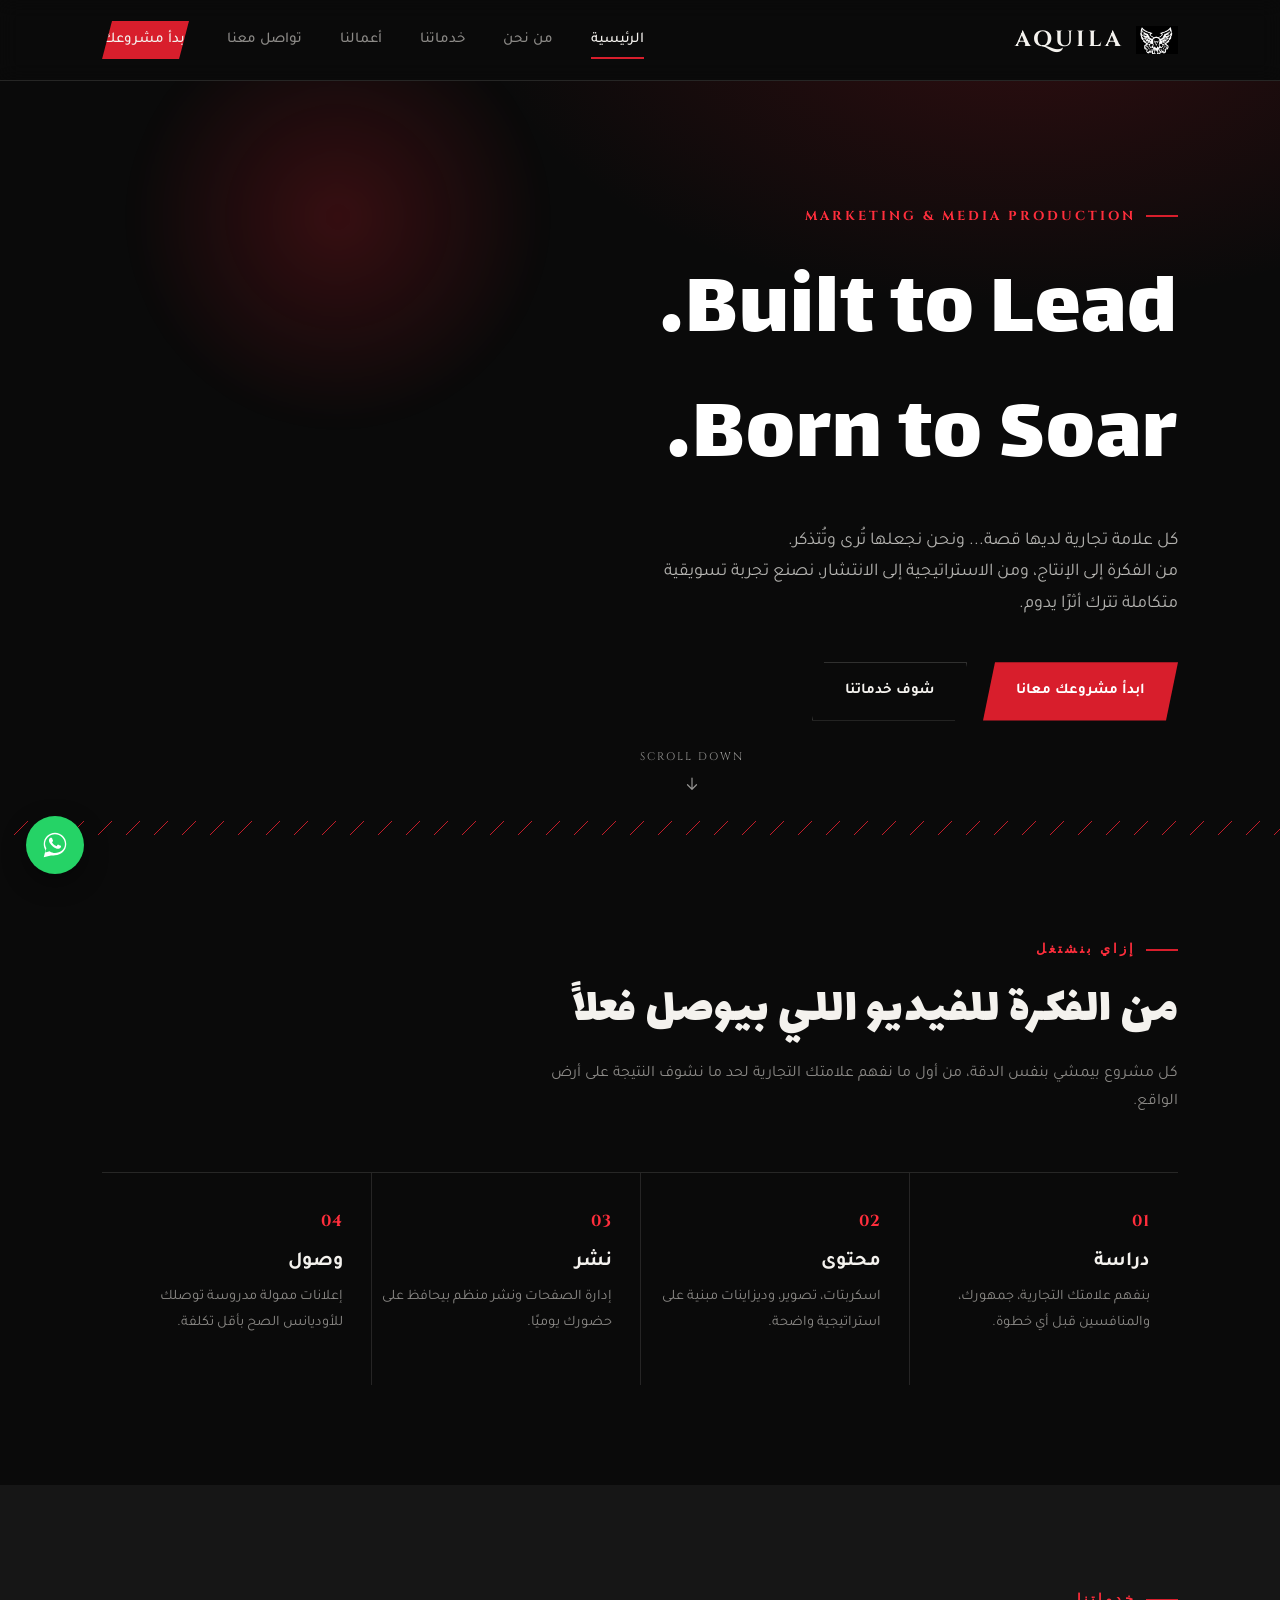
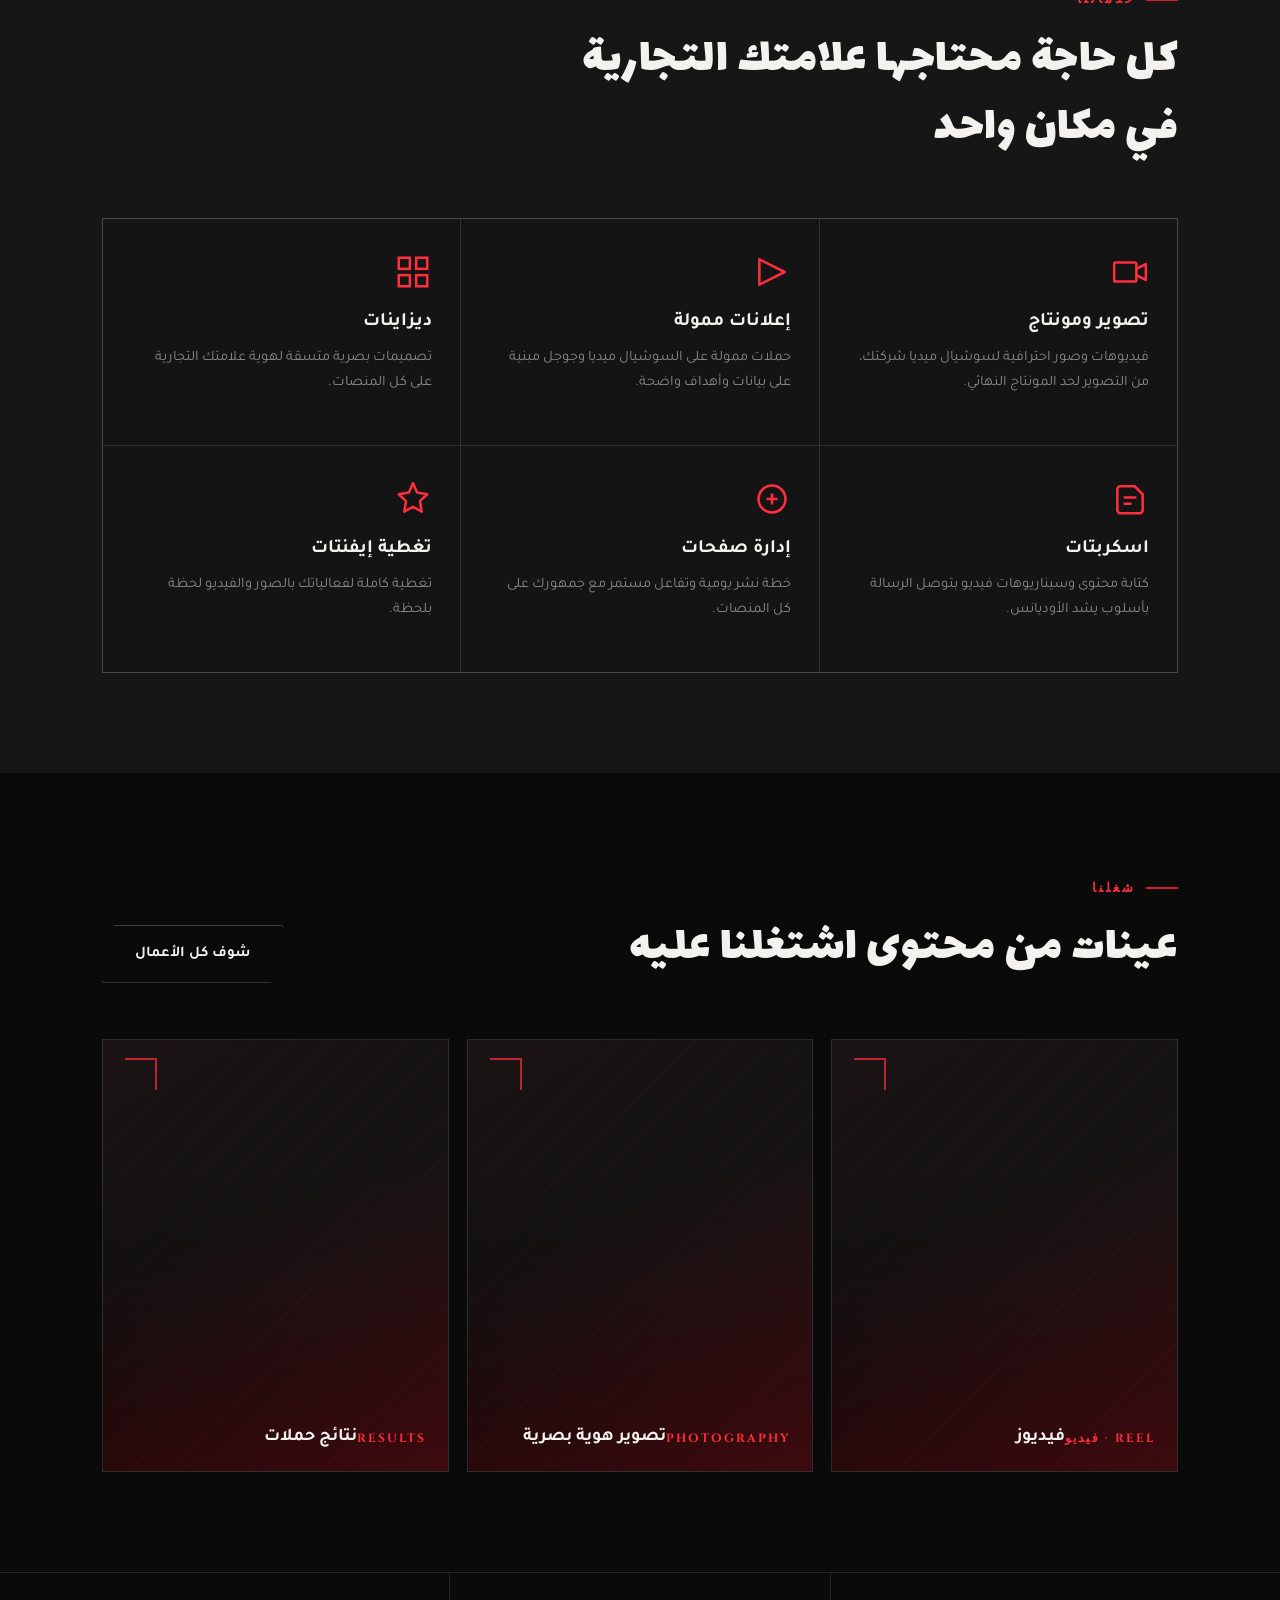
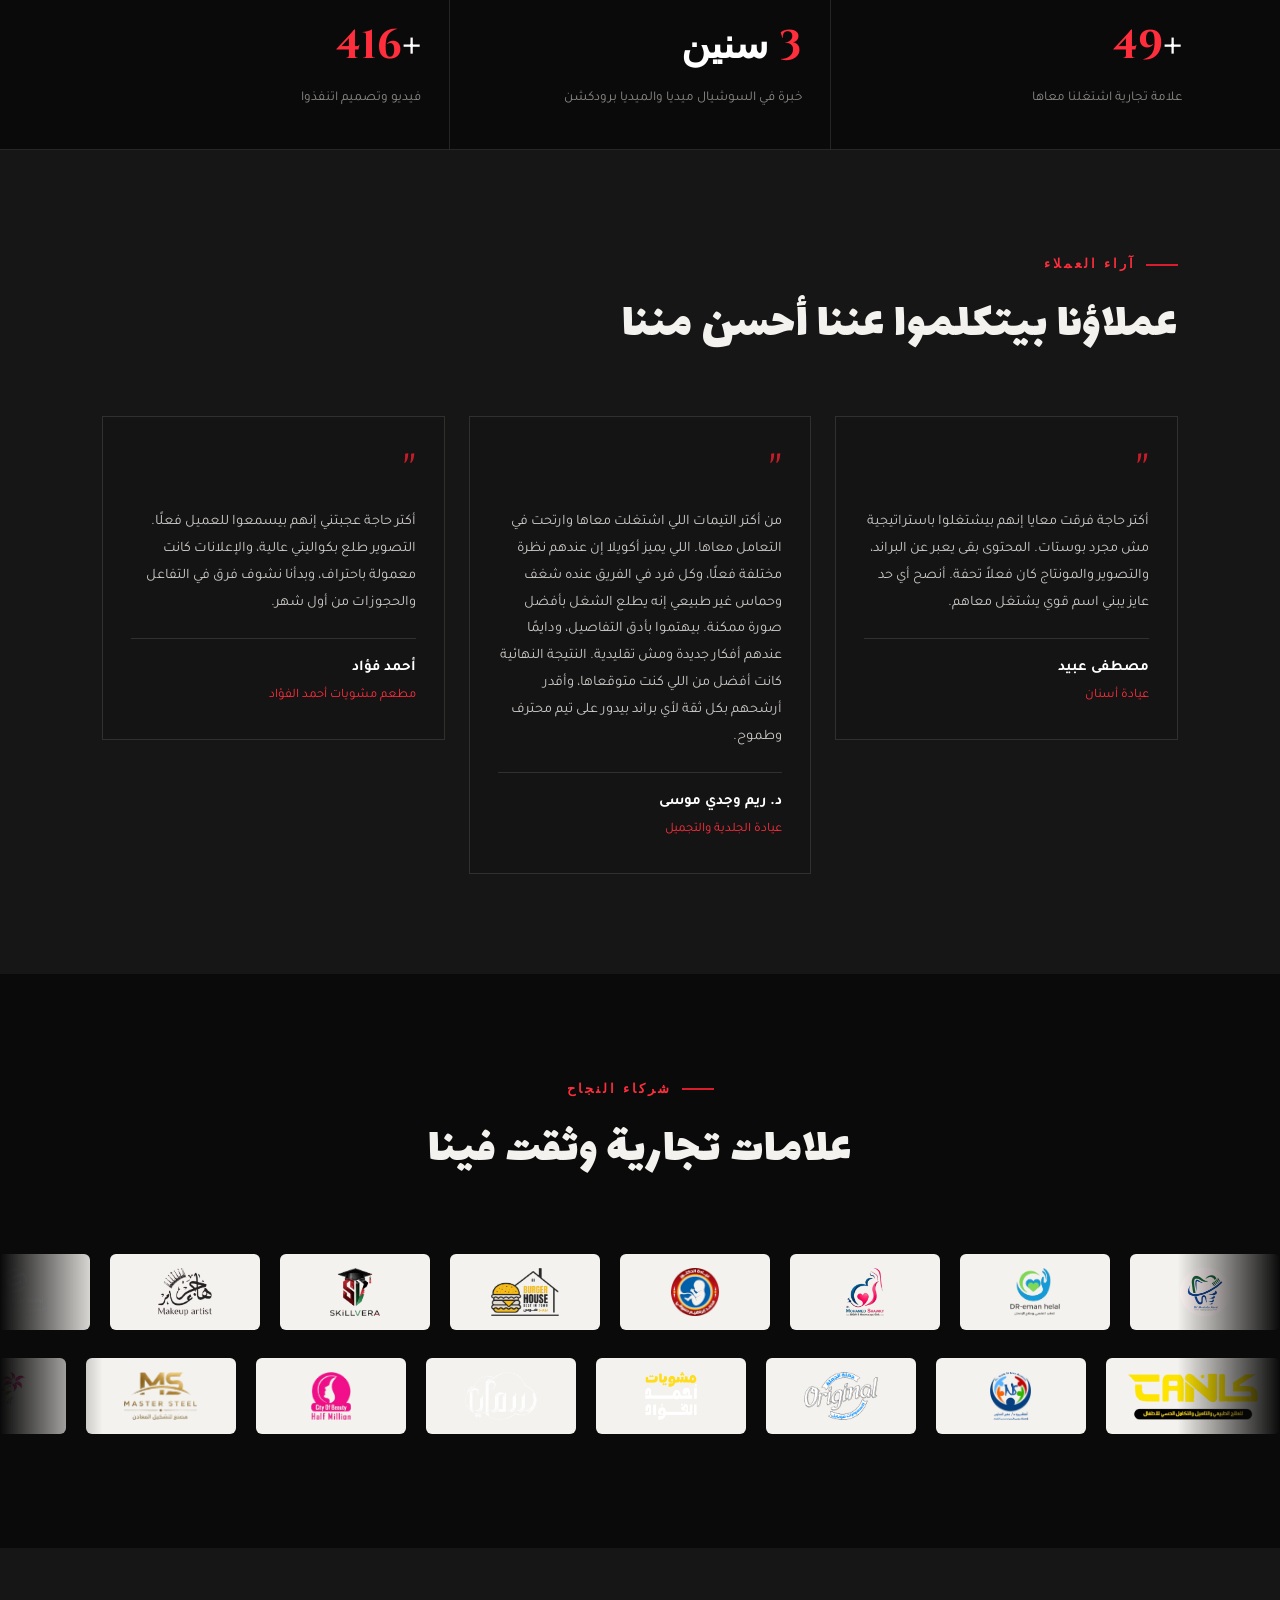
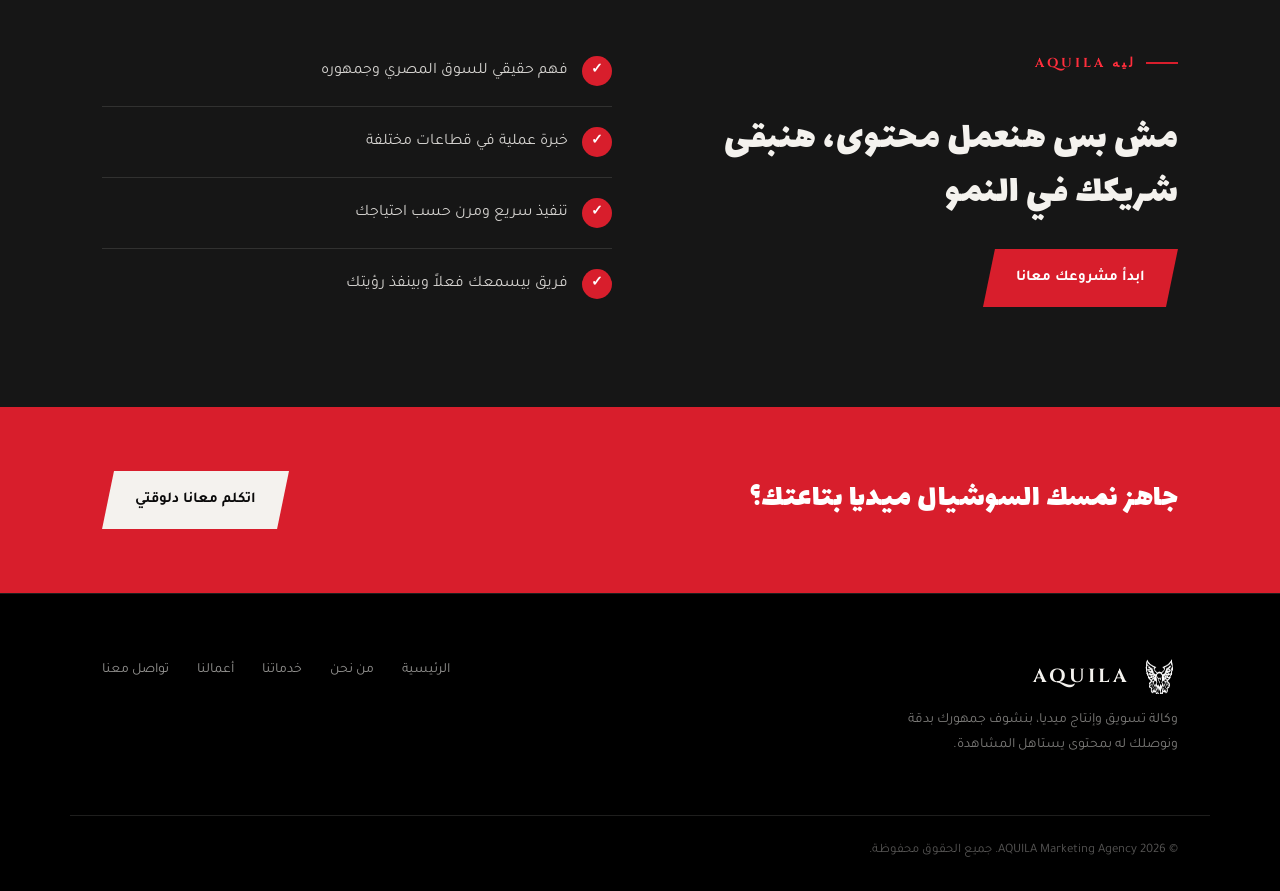
==== index.html @ 94ae3d9b "Add files via upload" ====
<!DOCTYPE html>
<html lang="ar" dir="rtl">
<head>
<meta charset="UTF-8">
<meta name="viewport" content="width=device-width, initial-scale=1.0">
<title>AQUILA | Marketing Agency</title>
<link rel="stylesheet" href="style.css">
</head>
<body>
<div id="preloader"><img src="eagle-icon.png" alt="AQUILA"></div>

<header class="site-header">
  <div class="wrap">
    <a href="index.html" class="brand">
      <img src="eagle-icon.png" alt="شعار AQUILA" class="brand-mark">
      <span class="brand-name">AQUILA</span>
    </a>
    <button class="nav-toggle" aria-label="فتح القائمة" onclick="document.querySelector('.main-nav').classList.toggle('open')">
      <span></span><span></span><span></span>
    </button>
    <nav class="main-nav">
      <a href="index.html" class="active">الرئيسية</a>
      <a href="about.html">من نحن</a>
      <a href="services.html">خدماتنا</a>
      <a href="work.html">أعمالنا</a>
      <a href="contact.html">تواصل معنا</a>
      <a href="contact.html" class="header-cta">ابدأ مشروعك</a>
    </nav>
  </div>
</header>

<section class="hero">
  <div class="wrap">
    <div class="eyebrow hero-rotator" id="hero-rotator">Marketing & Media Production</div>
    <h1 class="hero-motto">Built to Lead.<br>Born to Soar.</h1>
    <p class="lead">كل علامة تجارية لديها قصة... ونحن نجعلها تُرى وتُتذكر.<br>من الفكرة إلى الإنتاج، ومن الاستراتيجية إلى الانتشار، نصنع تجربة تسويقية متكاملة تترك أثرًا يدوم.</p>
    <div class="hero-actions">
      <a href="contact.html" class="btn btn-primary">ابدأ مشروعك معانا</a>
      <a href="services.html" class="btn btn-ghost">شوف خدماتنا</a>
    </div>
  </div>
  <a href="#process-section" class="scroll-cue" aria-label="انزل لتحت">
    <span>Scroll Down</span>
    <svg viewBox="0 0 24 24" fill="none" stroke="currentColor" stroke-width="1.6"><path d="M12 4v15M6 13l6 6 6-6" stroke-linecap="round" stroke-linejoin="round"/></svg>
  </a>
</section>

<div class="talon-divider"></div>

<section id="process-section">
  <div class="wrap">
    <div class="section-head reveal">
      <div class="eyebrow">إزاي بنشتغل</div>
      <h2>من الفكرة للفيديو اللي بيوصل فعلاً</h2>
      <p>كل مشروع بيمشي بنفس الدقة، من أول ما نفهم علامتك التجارية لحد ما نشوف النتيجة على أرض الواقع.</p>
    </div>
    <div class="process reveal-stagger">
      <div class="process-step stagger-item">
        <div class="step-index">01</div>
        <h3>دراسة</h3>
        <p>بنفهم علامتك التجارية، جمهورك، والمنافسين قبل أي خطوة.</p>
      </div>
      <div class="process-step stagger-item">
        <div class="step-index">02</div>
        <h3>محتوى</h3>
        <p>اسكربتات، تصوير، وديزاينات مبنية على استراتيجية واضحة.</p>
      </div>
      <div class="process-step stagger-item">
        <div class="step-index">03</div>
        <h3>نشر</h3>
        <p>إدارة الصفحات ونشر منظم بيحافظ على حضورك يوميًا.</p>
      </div>
      <div class="process-step stagger-item">
        <div class="step-index">04</div>
        <h3>وصول</h3>
        <p>إعلانات ممولة مدروسة توصلك للأوديانس الصح بأقل تكلفة.</p>
      </div>
    </div>
  </div>
</section>

<section class="section-alt">
  <div class="wrap">
    <div class="section-head reveal">
      <div class="eyebrow">خدماتنا</div>
      <h2>كل حاجة محتاجها علامتك التجارية في مكان واحد</h2>
    </div>
    <div class="card-grid reveal-stagger">
      <div class="card stagger-item">
        <svg class="icon" viewBox="0 0 24 24" fill="none" stroke="currentColor" stroke-width="1.6"><rect x="2" y="6" width="14" height="12" rx="1"/><path d="M16 10l6-3v10l-6-3" stroke-linejoin="round"/></svg>
        <h3>تصوير ومونتاج</h3>
        <p>فيديوهات وصور احترافية لسوشيال ميديا شركتك، من التصوير لحد المونتاج النهائي.</p>
      </div>
      <div class="card stagger-item">
        <svg class="icon" viewBox="0 0 24 24" fill="none" stroke="currentColor" stroke-width="1.6"><path d="M4 4l16 8-16 8V4z" stroke-linejoin="round"/></svg>
        <h3>إعلانات ممولة</h3>
        <p>حملات ممولة على السوشيال ميديا وجوجل مبنية على بيانات وأهداف واضحة.</p>
      </div>
      <div class="card stagger-item">
        <svg class="icon" viewBox="0 0 24 24" fill="none" stroke="currentColor" stroke-width="1.6"><rect x="3" y="3" width="7" height="7"/><rect x="14" y="3" width="7" height="7"/><rect x="3" y="14" width="7" height="7"/><rect x="14" y="14" width="7" height="7"/></svg>
        <h3>ديزاينات</h3>
        <p>تصميمات بصرية متسقة لهوية علامتك التجارية على كل المنصات.</p>
      </div>
      <div class="card stagger-item">
        <svg class="icon" viewBox="0 0 24 24" fill="none" stroke="currentColor" stroke-width="1.6"><path d="M4 19V6a2 2 0 012-2h9l5 5v10a2 2 0 01-2 2H6a2 2 0 01-2-2z"/><path d="M8 11h8M8 15h5"/></svg>
        <h3>اسكربتات</h3>
        <p>كتابة محتوى وسيناريوهات فيديو بتوصل الرسالة بأسلوب يشد الأوديانس.</p>
      </div>
      <div class="card stagger-item">
        <svg class="icon" viewBox="0 0 24 24" fill="none" stroke="currentColor" stroke-width="1.6"><circle cx="12" cy="12" r="8.5"/><path d="M8.5 12h7M12 8.5v7"/></svg>
        <h3>إدارة صفحات</h3>
        <p>خطة نشر يومية وتفاعل مستمر مع جمهورك على كل المنصات.</p>
      </div>
      <div class="card stagger-item">
        <svg class="icon" viewBox="0 0 24 24" fill="none" stroke="currentColor" stroke-width="1.6"><path d="M12 2l2.6 5.9L21 9l-4.6 4.3L17.5 20 12 16.9 6.5 20l1.1-6.7L3 9l6.4-1.1z" stroke-linejoin="round"/></svg>
        <h3>تغطية إيفنتات</h3>
        <p>تغطية كاملة لفعالياتك بالصور والفيديو لحظة بلحظة.</p>
      </div>
    </div>
  </div>
</section>

<section>
  <div class="wrap">
    <div class="section-head reveal" style="display:flex; align-items:flex-end; justify-content:space-between; gap:24px; flex-wrap:wrap; max-width:none;">
      <div>
        <div class="eyebrow">شغلنا</div>
        <h2>عينات من محتوى اشتغلنا عليه</h2>
      </div>
      <a href="work.html" class="btn btn-ghost">شوف كل الأعمال</a>
    </div>
    <div class="work-grid reveal-stagger">
      <div class="work-item stagger-item">
        <span class="tag">Reel · فيديو</span>
        <h3>فيديوز</h3>
      </div>
      <div class="work-item stagger-item">
        <span class="tag">Photography</span>
        <h3>تصوير هوية بصرية</h3>
      </div>
      <div class="work-item stagger-item">
        <span class="tag">Results</span>
        <h3>نتائج حملات</h3>
      </div>
    </div>
  </div>
</section>

<div class="stats reveal">
  <div class="wrap" style="display:flex; padding:0; width:100%;">
    <div class="stat"><div class="num">+<span class="count" data-target="60">0</span></div><div class="label">علامة تجارية اشتغلنا معاها</div></div>
    <div class="stat"><div class="num"><span class="count" data-target="4">0</span> سنين</div><div class="label">خبرة في السوشيال ميديا والميديا برودكشن</div></div>
    <div class="stat"><div class="num">+<span class="count" data-target="500">0</span></div><div class="label">فيديو وتصميم اتنفذوا</div></div>
  </div>
</div>

<section class="section-alt">
  <div class="wrap">
    <div class="section-head reveal">
      <div class="eyebrow">آراء العملاء</div>
      <h2>عملاؤنا بيتكلموا عننا أحسن مننا</h2>
    </div>
    <div class="testimonial-grid reveal-stagger">
      <div class="testimonial-card stagger-item">
        <div class="quote-mark">"</div>
        <p class="quote-text">أكتر حاجة فرقت معايا إنهم بيشتغلوا باستراتيجية مش مجرد بوستات. المحتوى بقى يعبر عن البراند، والتصوير والمونتاج كان فعلاً تحفة. أنصح أي حد عايز يبني اسم قوي يشتغل معاهم.</p>
        <div class="client">
          <div class="client-name">مصطفى عبيد</div>
          <div class="client-biz">عيادة أسنان</div>
        </div>
      </div>
      <div class="testimonial-card stagger-item">
        <div class="quote-mark">"</div>
        <p class="quote-text">من أكتر التيمات اللي اشتغلت معاها وارتحت في التعامل معاها. اللي يميز أكويلا إن عندهم نظرة مختلفة فعلًا، وكل فرد في الفريق عنده شغف وحماس غير طبيعي إنه يطلع الشغل بأفضل صورة ممكنة. بيهتموا بأدق التفاصيل، ودايمًا عندهم أفكار جديدة ومش تقليدية. النتيجة النهائية كانت أفضل من اللي كنت متوقعاها، وأقدر أرشحهم بكل ثقة لأي براند بيدور على تيم محترف وطموح.</p>
        <div class="client">
          <div class="client-name">د. ريم وجدي موسى</div>
          <div class="client-biz">عيادة الجلدية والتجميل</div>
        </div>
      </div>
      <div class="testimonial-card stagger-item">
        <div class="quote-mark">"</div>
        <p class="quote-text">أكتر حاجة عجبتني إنهم بيسمعوا للعميل فعلًا. التصوير طلع بكواليتي عالية، والإعلانات كانت معمولة باحتراف، وبدأنا نشوف فرق في التفاعل والحجوزات من أول شهر.</p>
        <div class="client">
          <div class="client-name">أحمد فؤاد</div>
          <div class="client-biz">مطعم مشويات أحمد الفؤاد</div>
        </div>
      </div>
    </div>
  </div>
</section>

<section class="partners-section">
  <div class="wrap">
    <div class="section-head reveal" style="max-width:none; text-align:center; margin-left:auto; margin-right:auto;">
      <div class="eyebrow" style="justify-content:center;">شركاء النجاح</div>
      <h2>علامات تجارية وثقت فينا</h2>
    </div>
  </div>

  <div class="marquee-row">
    <div class="marquee-track">
      <div class="logo-chip"><img src="p01-dr-mostafa-abed.png" alt="Dr. Mostafa Abed Dental Clinic"></div>
      <div class="logo-chip"><img src="p02-dr-eman-helal.png" alt="Dr. Eman Helal"></div>
      <div class="logo-chip"><img src="p03-dr-mohamed-shawky.png" alt="Dr. Mohamed Shawky"></div>
      <div class="logo-chip"><img src="p04-dr-mohamed-desouky.png" alt="عيادة الدكتور محمد إبراهيم دسوقي"></div>
      <div class="logo-chip"><img src="p05-burger-house.png" alt="Burger House"></div>
      <div class="logo-chip"><img src="p06-skillvera.png" alt="Skillvera"></div>
      <div class="logo-chip"><img src="p07-hagar-amer-makeup.png" alt="هاجر عامر Makeup Artist"></div>
      <div class="logo-chip"><img src="p08-elgeneral-automotive.png" alt="El General Automotive"></div>
      <div class="logo-chip"><img src="p09-niloza-store.png" alt="Niloza Store"></div>
      <div class="logo-chip"><img src="p10-hair-clinic.png" alt="Hair Clinic - Dr. Shaimaa Ibrahim Eissa"></div>
      <!-- duplicate for seamless loop -->
      <div class="logo-chip"><img src="p01-dr-mostafa-abed.png" alt="Dr. Mostafa Abed Dental Clinic"></div>
      <div class="logo-chip"><img src="p02-dr-eman-helal.png" alt="Dr. Eman Helal"></div>
      <div class="logo-chip"><img src="p03-dr-mohamed-shawky.png" alt="Dr. Mohamed Shawky"></div>
      <div class="logo-chip"><img src="p04-dr-mohamed-desouky.png" alt="عيادة الدكتور محمد إبراهيم دسوقي"></div>
      <div class="logo-chip"><img src="p05-burger-house.png" alt="Burger House"></div>
      <div class="logo-chip"><img src="p06-skillvera.png" alt="Skillvera"></div>
      <div class="logo-chip"><img src="p07-hagar-amer-makeup.png" alt="هاجر عامر Makeup Artist"></div>
      <div class="logo-chip"><img src="p08-elgeneral-automotive.png" alt="El General Automotive"></div>
      <div class="logo-chip"><img src="p09-niloza-store.png" alt="Niloza Store"></div>
      <div class="logo-chip"><img src="p10-hair-clinic.png" alt="Hair Clinic - Dr. Shaimaa Ibrahim Eissa"></div>
    </div>
  </div>

  <div class="marquee-row">
    <div class="marquee-track marquee-reverse">
      <div class="logo-chip"><img src="p11-canis-center.png" alt="Canis Center"></div>
      <div class="logo-chip"><img src="p12-nahla-elsawy-academy.png" alt="أكاديمية د. نهى الصاوي"></div>
      <div class="logo-chip"><img src="p13-original-accessories.png" alt="Original إكسسوارات موبايل"></div>
      <div class="logo-chip"><img src="p14-mashwiyat-alfouad.png" alt="مشويات الفؤاد"></div>
      <div class="logo-chip"><img src="p15-logo15.png" alt="عميل AQUILA"></div>
      <div class="logo-chip"><img src="p16-city-of-beauty.png" alt="City of Beauty - Half Million"></div>
      <div class="logo-chip"><img src="p17-master-steel.png" alt="Master Steel"></div>
      <div class="logo-chip"><img src="p18-warda-lab.png" alt="Warda Lab"></div>
      <div class="logo-chip"><img src="p19-ns-metal.png" alt="الوطنية لتشكيل المعادن"></div>
      <div class="logo-chip"><img src="p20-dr-shaimaa-mostafa.png" alt="Dr. Shaimaa Mostafa"></div>
      <!-- duplicate for seamless loop -->
      <div class="logo-chip"><img src="p11-canis-center.png" alt="Canis Center"></div>
      <div class="logo-chip"><img src="p12-nahla-elsawy-academy.png" alt="أكاديمية د. نهى الصاوي"></div>
      <div class="logo-chip"><img src="p13-original-accessories.png" alt="Original إكسسوارات موبايل"></div>
      <div class="logo-chip"><img src="p14-mashwiyat-alfouad.png" alt="مشويات الفؤاد"></div>
      <div class="logo-chip"><img src="p15-logo15.png" alt="عميل AQUILA"></div>
      <div class="logo-chip"><img src="p16-city-of-beauty.png" alt="City of Beauty - Half Million"></div>
      <div class="logo-chip"><img src="p17-master-steel.png" alt="Master Steel"></div>
      <div class="logo-chip"><img src="p18-warda-lab.png" alt="Warda Lab"></div>
      <div class="logo-chip"><img src="p19-ns-metal.png" alt="الوطنية لتشكيل المعادن"></div>
      <div class="logo-chip"><img src="p20-dr-shaimaa-mostafa.png" alt="Dr. Shaimaa Mostafa"></div>
    </div>
  </div>
</section>

<section class="section-alt">
  <div class="wrap">
    <div class="why-grid">
      <div class="why-copy reveal">
        <div class="eyebrow">ليه AQUILA</div>
        <h2>مش بس هنعمل محتوى، هنبقى شريكك في النمو</h2>
        <a href="contact.html" class="btn btn-primary" style="margin-top:28px;">ابدأ مشروعك معانا</a>
      </div>
      <ul class="why-list reveal-stagger">
        <li class="stagger-item"><span class="check">✓</span> فهم حقيقي للسوق المصري وجمهوره</li>
        <li class="stagger-item"><span class="check">✓</span> خبرة عملية في قطاعات مختلفة</li>
        <li class="stagger-item"><span class="check">✓</span> تنفيذ سريع ومرن حسب احتياجك</li>
        <li class="stagger-item"><span class="check">✓</span> فريق بيسمعك فعلاً وبينفذ رؤيتك</li>
      </ul>
    </div>
  </div>
</section>

<div class="cta-band">
  <div class="wrap">
    <h2>جاهز نمسك السوشيال ميديا بتاعتك؟</h2>
    <a href="contact.html" class="btn btn-light">اتكلم معانا دلوقتي</a>
  </div>
</div>

<footer class="site-footer">
  <div class="wrap">
    <div>
      <div class="footer-brand">
        <img src="eagle-icon.png" alt="شعار AQUILA">
        <span class="brand-name">AQUILA</span>
      </div>
      <p style="max-width:280px; font-size:14px; color:rgba(244,242,238,0.5);">وكالة تسويق وإنتاج ميديا، بنشوف جمهورك بدقة ونوصلك له بمحتوى يستاهل المشاهدة.</p>
    </div>
    <nav class="foot-links">
      <a href="index.html">الرئيسية</a>
      <a href="about.html">من نحن</a>
      <a href="services.html">خدماتنا</a>
      <a href="work.html">أعمالنا</a>
      <a href="contact.html">تواصل معنا</a>
    </nav>
  </div>
  <div class="foot-bottom wrap">© 2026 AQUILA Marketing Agency. جميع الحقوق محفوظة.</div>
</footer>

<script src="script.js"></script>
<a href="https://wa.me/201023048592" target="_blank" class="whatsapp-float" aria-label="تواصل عبر واتساب">
  <svg viewBox="0 0 32 32" fill="#fff"><path d="M16.001 3C9.373 3 4 8.373 4 15c0 2.386.7 4.607 1.908 6.472L4 29l7.72-1.867A11.94 11.94 0 0 0 16 27c6.628 0 12-5.373 12-12S22.629 3 16.001 3zm0 21.6c-1.98 0-3.822-.58-5.372-1.578l-.385-.243-4.583 1.108 1.128-4.464-.25-.397A9.565 9.565 0 0 1 5.4 15c0-5.85 4.75-10.6 10.6-10.6 5.85 0 10.6 4.75 10.6 10.6S21.85 24.6 16 24.6zm5.79-7.94c-.317-.159-1.874-.925-2.164-1.03-.29-.106-.5-.159-.712.159-.21.317-.816 1.03-1.001 1.24-.184.212-.369.238-.685.08-.317-.159-1.338-.493-2.549-1.572-.943-.84-1.58-1.878-1.765-2.195-.185-.317-.02-.489.139-.647.142-.142.317-.37.475-.556.159-.185.211-.317.317-.529.106-.212.053-.397-.026-.556-.08-.159-.712-1.716-.976-2.35-.257-.617-.518-.534-.712-.544-.185-.008-.396-.01-.607-.01s-.556.08-.847.397c-.29.317-1.107 1.082-1.107 2.638s1.133 3.06 1.29 3.271c.159.212 2.229 3.404 5.4 4.773.755.325 1.344.52 1.804.665.758.24 1.448.207 1.994.126.608-.091 1.874-.766 2.138-1.507.264-.74.264-1.375.185-1.507-.079-.132-.29-.211-.607-.37z"/></svg>
</a>
</body>
</html>
---- style.css ----
@import url('https://fonts.googleapis.com/css2?family=Cinzel:wght@500;700;900&family=Lalezar&family=Tajawal:wght@300;400;500;700;800;900&display=swap');

:root{
  --black:#0A0A0A;
  --black-soft:#161616;
  --black-card:#141414;
  --red:#D81E2C;
  --red-deep:#7A0F1A;
  --red-bright:#FF2E3C;
  --white:#F4F2EE;
  --gray:#8C8A87;
  --line: rgba(244,242,238,0.12);
  --line-strong: rgba(244,242,238,0.22);
}

*{box-sizing:border-box;}
html{scroll-behavior:smooth;}
body{
  margin:0;
  background:var(--black);
  color:var(--white);
  font-family:'Tajawal', sans-serif;
  direction:rtl;
  line-height:1.75;
  -webkit-font-smoothing:antialiased;
}

h1,h2{
  font-family:'Lalezar', 'Tajawal', sans-serif;
  font-weight:400;
  color:var(--white);
  margin:0;
  line-height:1.35;
  letter-spacing:0.5px;
}
h3{
  font-family:'Tajawal', sans-serif;
  font-weight:800;
  color:var(--white);
  margin:0;
  line-height:1.3;
}

.wordmark{
  font-family:'Cinzel', serif;
  letter-spacing:2px;
}

a{color:inherit; text-decoration:none;}
img,svg{display:block; max-width:100%;}

.wrap{
  max-width:1140px;
  margin:0 auto;
  padding:0 32px;
}

/* ===== Header ===== */
.site-header{
  position:sticky;
  top:0;
  z-index:50;
  background:rgba(10,10,10,0.9);
  backdrop-filter:blur(10px);
  border-bottom:1px solid var(--line);
}
.site-header .wrap{
  display:flex;
  align-items:center;
  justify-content:space-between;
  height:80px;
}
.brand{
  display:flex;
  align-items:center;
  gap:12px;
}
.brand-mark{
  width:42px;
  height:42px;
  object-fit:contain;
}
.brand-name{
  font-family:'Cinzel', serif;
  font-size:22px;
  font-weight:700;
  color:var(--white);
  letter-spacing:3px;
}
nav.main-nav{
  display:flex;
  align-items:center;
  gap:38px;
}
nav.main-nav a{
  font-size:15px;
  font-weight:500;
  color:var(--gray);
  position:relative;
  padding:6px 0;
  transition:color .2s ease;
}
nav.main-nav a:hover,
nav.main-nav a.active{
  color:var(--white);
}
nav.main-nav a.active::after{
  content:"";
  position:absolute;
  right:0; left:0; bottom:0;
  height:2px;
  background:var(--red);
}
.header-cta{
  background:var(--red);
  color:var(--white) !important;
  padding:11px 24px;
  font-size:14px;
  font-weight:700;
  clip-path: polygon(10px 0, 100% 0, calc(100% - 10px) 100%, 0 100%);
  transition:background .2s ease;
}
.header-cta:hover{ background:var(--red-bright); }

.nav-toggle{ display:none; }

@media (max-width:860px){
  nav.main-nav{
    position:fixed;
    inset:80px 0 0 0;
    background:var(--black);
    flex-direction:column;
    align-items:flex-start;
    padding:30px 32px;
    gap:24px;
    transform:translateY(-8px);
    opacity:0;
    pointer-events:none;
    transition:opacity .2s ease, transform .2s ease;
  }
  nav.main-nav.open{
    opacity:1;
    transform:translateY(0);
    pointer-events:auto;
  }
  nav.main-nav a{ font-size:19px; }
  .nav-toggle{
    display:flex;
    flex-direction:column;
    gap:5px;
    background:none;
    border:none;
    cursor:pointer;
    padding:8px;
  }
  .nav-toggle span{
    width:24px; height:2px; background:var(--white); display:block;
  }
}

/* ===== Talon divider - signature element ===== */
.talon-divider{
  height:14px;
  width:100%;
  background:
    linear-gradient(135deg, transparent 49.5%, var(--red) 49.5%, var(--red) 50.5%, transparent 50.5%) 0 0/28px 28px repeat-x;
  opacity:0.9;
}

/* ===== Hero ===== */
.hero{
  position:relative;
  padding:120px 0 100px;
  overflow:hidden;
  background:
    radial-gradient(ellipse 900px 500px at 80% -10%, rgba(216,30,44,0.18), transparent 60%),
    var(--black);
}
.hero .wrap{ position:relative; z-index:2; }
.eyebrow{
  display:inline-flex;
  align-items:center;
  gap:10px;
  font-size:13px;
  letter-spacing:3px;
  color:var(--red-bright);
  font-weight:700;
  margin-bottom:24px;
  text-transform:uppercase;
  font-family:'Cinzel', serif;
}
.eyebrow::before{
  content:"";
  width:32px; height:2px; background:var(--red);
}
.hero h1{
  font-size:clamp(36px, 5.2vw, 62px);
  color:#fff;
  max-width:820px;
}
.hero h1.hero-motto{
  font-size:clamp(46px, 7.5vw, 92px);
  letter-spacing:1px;
}
.hero h1 span{
  color:var(--red-bright);
}
.hero p.lead{
  margin-top:26px;
  max-width:560px;
  font-size:18px;
  color:rgba(244,242,238,0.72);
}
.hero-actions{
  margin-top:42px;
  display:flex;
  gap:16px;
  flex-wrap:wrap;
}
.btn{
  display:inline-block;
  padding:15px 32px;
  font-size:15px;
  font-weight:700;
  transition:all .2s ease;
  border:1px solid transparent;
}
.btn-primary{
  background:var(--red);
  color:#fff;
  clip-path: polygon(12px 0, 100% 0, calc(100% - 12px) 100%, 0 100%);
}
.btn-primary:hover{ background:var(--red-bright); }
.btn-ghost{
  border-color:var(--line-strong);
  color:var(--white);
  clip-path: polygon(12px 0, 100% 0, calc(100% - 12px) 100%, 0 100%);
}
.btn-ghost:hover{
  border-color:#fff;
  background:rgba(244,242,238,0.06);
}
.btn-light{
  background:var(--white);
  color:var(--black);
  clip-path: polygon(12px 0, 100% 0, calc(100% - 12px) 100%, 0 100%);
}
.btn-light:hover{ background:#fff; }

/* ===== Sections ===== */
section{ padding:100px 0; }
.section-alt{ background:var(--black-soft); }
.section-head{
  max-width:640px;
  margin-bottom:56px;
}
.section-head .eyebrow{ margin-bottom:16px; }
.section-head h2{
  font-size:clamp(34px,4.4vw,50px);
}
.section-head p{
  margin-top:16px;
  color:var(--gray);
  font-size:16px;
}

/* Process (real sequence) */
.process{
  display:grid;
  grid-template-columns:repeat(4,1fr);
  gap:0;
  border-top:1px solid var(--line);
}
.process-step{
  padding:34px 28px 34px 0;
  border-left:1px solid var(--line);
  position:relative;
}
.process-step:last-child{ border-left:none; }
.step-index{
  font-family:'Cinzel', serif;
  font-size:16px;
  color:var(--red-bright);
  font-weight:700;
  letter-spacing:1px;
}
.process-step h3{
  font-size:20px;
  margin-top:14px;
  font-weight:700;
}
.process-step p{
  margin-top:10px;
  font-size:14.5px;
  color:var(--gray);
}
@media (max-width:900px){
  .process{ grid-template-columns:1fr 1fr; }
  .process-step{ border-left:none; border-top:1px solid var(--line); padding:28px 0; }
}
@media (max-width:560px){
  .process{ grid-template-columns:1fr; }
}

/* Cards grid (services) */
.card-grid{
  display:grid;
  grid-template-columns:repeat(3,1fr);
  gap:1px;
  background:var(--line);
  border:1px solid var(--line);
}
@media (max-width:900px){ .card-grid{ grid-template-columns:1fr 1fr; } }
@media (max-width:600px){ .card-grid{ grid-template-columns:1fr; } }

.card{
  background:var(--black-card);
  padding:34px 28px;
  transition:background .2s ease;
  position:relative;
}
.card:hover{
  background:#1c1414;
}
.card:hover::before{
  content:"";
  position:absolute;
  top:0; right:0; left:0;
  height:2px;
  background:var(--red);
}
.card .icon{
  width:38px; height:38px;
  margin-bottom:20px;
  color:var(--red-bright);
}
.card h3{ font-size:19px; font-weight:700; }
.card p{
  margin-top:10px;
  font-size:14.5px;
  color:var(--gray);
}

/* Stats */
.stats{
  display:flex;
  border-top:1px solid var(--line);
  border-bottom:1px solid var(--line);
  flex-wrap:wrap;
}
.stat{
  flex:1;
  min-width:160px;
  padding:38px 28px;
  border-left:1px solid var(--line);
}
.stat:last-child{ border-left:none; }
.stat .num{
  font-family:'Cinzel', serif;
  font-size:40px;
  color:#fff;
  font-weight:700;
}
.stat .num span{ color:var(--red-bright); }
.stat .label{
  margin-top:6px;
  font-size:13.5px;
  color:var(--gray);
}

/* Partners / client logos marquee */
.partners-section{ overflow:hidden; }
.marquee-row{
  overflow:hidden;
  padding:14px 0;
  -webkit-mask-image: linear-gradient(to right, transparent 0, #000 8%, #000 92%, transparent 100%);
  mask-image: linear-gradient(to right, transparent 0, #000 8%, #000 92%, transparent 100%);
}
.marquee-track{
  display:flex;
  align-items:center;
  gap:20px;
  width:max-content;
  animation:marqueeScroll 38s linear infinite;
}
.marquee-track.marquee-reverse{
  animation-direction:reverse;
  animation-duration:44s;
}
@keyframes marqueeScroll{
  from{ transform:translateX(0); }
  to{ transform:translateX(-50%); }
}
.logo-chip{
  flex:0 0 auto;
  background:var(--white);
  border-radius:6px;
  height:76px;
  min-width:150px;
  display:flex;
  align-items:center;
  justify-content:center;
  padding:14px 22px;
}
.logo-chip img{
  max-height:100%;
  max-width:100%;
  object-fit:contain;
}
.marquee-row:hover .marquee-track{ animation-play-state:paused; }

@media (max-width:700px){
  .logo-chip{ height:60px; min-width:120px; padding:10px 16px; }
}

/* Testimonials */
.testimonial-grid{
  display:grid;
  grid-template-columns:repeat(3,1fr);
  gap:24px;
  align-items:start;
}
@media (max-width:900px){ .testimonial-grid{ grid-template-columns:1fr; } }
.testimonial-card{
  background:var(--black-card);
  border:1px solid var(--line);
  padding:32px 28px;
  position:relative;
  transition:border-color .2s ease;
}
.testimonial-card:hover{ border-color:var(--red); }
.testimonial-card .quote-mark{
  font-family:'Cinzel', serif;
  font-size:46px;
  color:var(--red);
  line-height:1;
  margin-bottom:8px;
  opacity:0.9;
}
.testimonial-card .quote-text{
  font-size:14.5px;
  color:rgba(244,242,238,0.82);
  line-height:1.85;
}
.testimonial-card .client{
  margin-top:22px;
  padding-top:16px;
  border-top:1px solid var(--line);
}
.testimonial-card .client-name{
  font-weight:700;
  font-size:15px;
  color:#fff;
}
.testimonial-card .client-biz{
  font-size:13px;
  color:var(--red-bright);
  margin-top:3px;
}

/* Quote / testimonial */
.quote-block{
  position:relative;
  padding:70px 0;
  background:linear-gradient(120deg, var(--red-deep), #3d0810);
  color:#fff;
}
.quote-block blockquote{
  font-family:'Tajawal', sans-serif;
  font-weight:700;
  font-size:clamp(22px,2.6vw,30px);
  line-height:1.6;
  max-width:760px;
  color:#fff;
}
.quote-block .attribution{
  margin-top:24px;
  font-size:14px;
  color:rgba(255,255,255,0.75);
  font-weight:600;
}

/* CTA band */
.cta-band{
  background:var(--red);
  color:#fff;
  padding:64px 0;
}
.cta-band .wrap{
  display:flex;
  align-items:center;
  justify-content:space-between;
  gap:24px;
  flex-wrap:wrap;
}
.cta-band h2{ font-size:clamp(24px,3vw,32px); color:#fff; }
.cta-band .btn-light{ flex-shrink:0; }

/* Values list */
.value-list{
  display:grid;
  grid-template-columns:1fr 1fr;
  gap:36px 48px;
}
@media (max-width:700px){ .value-list{ grid-template-columns:1fr; } }
.value-item{
  border-top:2px solid var(--red);
  padding-top:18px;
}
.value-item h3{ font-size:19px; font-weight:700; }
.value-item p{ margin-top:8px; color:var(--gray); font-size:15px; }

/* Contact */
.contact-grid{
  display:grid;
  grid-template-columns:1fr 1fr;
  gap:64px;
}
@media (max-width:820px){ .contact-grid{ grid-template-columns:1fr; gap:48px; } }
.contact-info dt{
  font-size:13px;
  color:var(--red-bright);
  font-weight:700;
  letter-spacing:1px;
  margin-top:28px;
  font-family:'Cinzel', serif;
}
.contact-info dt:first-child{ margin-top:0; }
.contact-info dd{
  margin:8px 0 0;
  font-size:18px;
  font-weight:700;
  color:#fff;
}
.contact-info dd.mute{
  font-weight:400;
  font-size:15px;
  color:var(--gray);
}

form.contact-form{
  display:flex;
  flex-direction:column;
  gap:18px;
}
.field label{
  display:block;
  font-size:13px;
  font-weight:700;
  color:var(--gray);
  margin-bottom:8px;
}
.field input,
.field textarea,
.field select{
  width:100%;
  padding:14px 16px;
  border:1px solid var(--line-strong);
  background:var(--black-card);
  font-family:'Tajawal',sans-serif;
  font-size:15px;
  color:#fff;
}
.field input:focus,
.field textarea:focus,
.field select:focus{
  outline:2px solid var(--red);
  outline-offset:1px;
  border-color:var(--red);
}
.field textarea{ resize:vertical; min-height:120px; }

/* Footer */
footer.site-footer{
  background:#000;
  color:rgba(244,242,238,0.6);
  padding:64px 0 28px;
  border-top:1px solid var(--line);
}
footer .wrap{
  display:flex;
  justify-content:space-between;
  flex-wrap:wrap;
  gap:32px;
}
.footer-brand{
  display:flex;
  align-items:center;
  gap:12px;
  margin-bottom:12px;
}
.footer-brand img{ width:36px; height:36px; }
.footer-brand .brand-name{ font-size:19px; }
footer .foot-links{
  display:flex;
  gap:28px;
  flex-wrap:wrap;
}
footer .foot-links a{ font-size:14px; color:rgba(244,242,238,0.6); }
footer .foot-links a:hover{ color:var(--red-bright); }
.foot-bottom{
  margin-top:44px;
  padding-top:24px;
  border-top:1px solid var(--line);
  font-size:13px;
  color:rgba(244,242,238,0.35);
  text-align:center;
}

/* Page hero (inner pages) */
.page-hero{
  background:var(--black);
  color:#fff;
  padding:78px 0 60px;
  position:relative;
  background:
    radial-gradient(ellipse 700px 400px at 85% -20%, rgba(216,30,44,0.16), transparent 60%),
    var(--black);
}
.page-hero h1{
  color:#fff;
  font-size:clamp(38px,5.6vw,58px);
}
.page-hero p{
  margin-top:14px;
  max-width:560px;
  color:rgba(244,242,238,0.68);
  font-size:16px;
}

/* Portfolio / work strip */
.work-grid{
  display:grid;
  grid-template-columns:repeat(3,1fr);
  gap:18px;
}
@media (max-width:820px){ .work-grid{ grid-template-columns:1fr 1fr; } }
@media (max-width:560px){ .work-grid{ grid-template-columns:1fr; } }
.work-item{
  aspect-ratio:4/5;
  background-color:var(--black-card);
  background-image:
    linear-gradient(155deg, #1c1414 0%, var(--black-card) 55%, #0c0c0c 100%);
  background-size:cover;
  background-position:center;
  border:1px solid var(--line);
  position:relative;
  overflow:hidden;
  display:flex;
  align-items:flex-end;
  padding:22px;
  transition:transform .3s ease, border-color .3s ease;
}
.work-item::before{
  content:"";
  position:absolute;
  inset:0;
  background:
    repeating-linear-gradient(135deg, transparent 0 26px, rgba(216,30,44,0.05) 26px 27px),
    linear-gradient(160deg, transparent 40%, rgba(216,30,44,0.3)),
    linear-gradient(to top, rgba(0,0,0,0.82) 0%, rgba(0,0,0,0.25) 42%, rgba(0,0,0,0.05) 68%);
  opacity:0.9;
  transition:opacity .25s ease;
}
.work-item::after{
  content:"";
  position:absolute;
  top:18px; left:22px;
  width:30px; height:30px;
  border-top:2px solid var(--red-bright);
  border-right:2px solid var(--red-bright);
  opacity:0.7;
}
.work-item:hover{ transform:translateY(-4px); border-color:var(--red); }
.work-item:hover::before{ opacity:0.7; }
.work-item .tag,
.work-item h3{
  position:relative;
  z-index:2;
}
.work-item.has-video::after{
  content:"▶";
  top:auto; bottom:22px; left:auto; right:22px;
  width:40px; height:40px;
  border:1px solid rgba(255,255,255,0.5);
  border-radius:50%;
  display:flex;
  align-items:center;
  justify-content:center;
  font-size:13px;
  color:#fff;
  background:rgba(0,0,0,0.35);
}
.work-item .tag{
  font-size:12px;
  letter-spacing:2px;
  color:var(--red-bright);
  font-weight:700;
  font-family:'Cinzel', serif;
  text-transform:uppercase;
}
.work-item h3{
  font-size:18px;
  margin-top:8px;
  font-weight:700;
}

/* ===== Motion ===== */
@keyframes fadeUp{
  from{ opacity:0; transform:translateY(22px); }
  to{ opacity:1; transform:translateY(0); }
}
@keyframes floatSlow{
  0%,100%{ transform:translateY(0) rotate(0deg); }
  50%{ transform:translateY(-6px) rotate(-1.5deg); }
}
@keyframes glowShift{
  0%,100%{ opacity:0.6; transform:translate(0,0); }
  50%{ opacity:1; transform:translate(-20px,10px); }
}

.hero .eyebrow{ animation:fadeUp .7s ease both; }
.hero h1{ animation:fadeUp .7s ease .12s both; }
.hero p.lead{ animation:fadeUp .7s ease .24s both; }
.hero-actions{ animation:fadeUp .7s ease .36s both; }

.page-hero .eyebrow{ animation:fadeUp .6s ease both; }
.page-hero h1{ animation:fadeUp .6s ease .1s both; }
.page-hero p{ animation:fadeUp .6s ease .2s both; }

.hero::after{
  content:"";
  position:absolute;
  top:-10%; left:10%;
  width:420px; height:420px;
  background:radial-gradient(circle, rgba(216,30,44,0.22), transparent 70%);
  filter:blur(10px);
  animation:glowShift 9s ease-in-out infinite;
  pointer-events:none;
  z-index:1;
}

.brand-mark, .footer-brand img{
  animation:floatSlow 5s ease-in-out infinite;
}

/* Scroll reveal */
.reveal{
  opacity:0;
  transform:translateY(28px);
  transition:opacity .7s ease, transform .7s ease;
}
.reveal.in-view{
  opacity:1;
  transform:translateY(0);
}
.reveal-stagger.in-view .stagger-item{
  opacity:1;
  transform:translateY(0);
}
.stagger-item{
  opacity:0;
  transform:translateY(24px);
  transition:opacity .6s ease, transform .6s ease;
}
.reveal-stagger.in-view .stagger-item:nth-child(1){ transition-delay:.05s; }
.reveal-stagger.in-view .stagger-item:nth-child(2){ transition-delay:.12s; }
.reveal-stagger.in-view .stagger-item:nth-child(3){ transition-delay:.19s; }
.reveal-stagger.in-view .stagger-item:nth-child(4){ transition-delay:.26s; }
.reveal-stagger.in-view .stagger-item:nth-child(5){ transition-delay:.33s; }
.reveal-stagger.in-view .stagger-item:nth-child(6){ transition-delay:.4s; }
.reveal-stagger.in-view .stagger-item:nth-child(7){ transition-delay:.47s; }
.reveal-stagger.in-view .stagger-item:nth-child(8){ transition-delay:.54s; }
.reveal-stagger.in-view .stagger-item:nth-child(9){ transition-delay:.61s; }

/* WhatsApp floating button */
.whatsapp-float{
  position:fixed;
  bottom:26px;
  left:26px;
  z-index:60;
  width:58px;
  height:58px;
  background:#25D366;
  border-radius:50%;
  display:flex;
  align-items:center;
  justify-content:center;
  box-shadow:0 8px 24px rgba(0,0,0,0.4);
  transition:transform .2s ease;
}
.whatsapp-float:hover{ transform:scale(1.08); }
.whatsapp-float svg{ width:30px; height:30px; }
@media (max-width:600px){
  .whatsapp-float{ width:52px; height:52px; bottom:18px; left:18px; }
  .whatsapp-float svg{ width:26px; height:26px; }
}

/* Scroll cue */
.scroll-cue{
  position:absolute;
  bottom:28px;
  left:50%;
  transform:translateX(-50%);
  z-index:2;
  display:flex;
  flex-direction:column;
  align-items:center;
  gap:8px;
  color:rgba(244,242,238,0.6);
  font-size:11px;
  letter-spacing:2px;
  text-transform:uppercase;
  font-family:'Cinzel', serif;
  animation:fadeUp .7s ease .5s both;
}
.scroll-cue svg{
  width:18px; height:18px;
  animation:bounceDown 1.8s ease-in-out infinite;
}
@keyframes bounceDown{
  0%,100%{ transform:translateY(0); opacity:0.6; }
  50%{ transform:translateY(8px); opacity:1; }
}
.scroll-cue:hover{ color:#fff; }

/* Why choose us */
.why-grid{
  display:grid;
  grid-template-columns:1fr 1fr;
  gap:56px;
  align-items:center;
}
@media (max-width:800px){ .why-grid{ grid-template-columns:1fr; } }
.why-copy h2{
  font-size:clamp(28px,3.4vw,40px);
  margin-top:14px;
}
.why-list{
  list-style:none;
  margin:0;
  padding:0;
  display:flex;
  flex-direction:column;
  gap:20px;
}
.why-list li{
  display:flex;
  align-items:center;
  gap:14px;
  font-size:16px;
  color:rgba(244,242,238,0.85);
  padding-bottom:20px;
  border-bottom:1px solid var(--line);
}
.why-list li:last-child{ border-bottom:none; padding-bottom:0; }
.why-list .check{
  flex-shrink:0;
  width:30px; height:30px;
  border-radius:50%;
  background:var(--red);
  color:#fff;
  display:flex;
  align-items:center;
  justify-content:center;
  font-size:14px;
  font-weight:700;
}

/* Preloader */
#preloader{
  position:fixed;
  inset:0;
  background:var(--black);
  display:flex;
  align-items:center;
  justify-content:center;
  z-index:999;
  transition:opacity .5s ease, visibility .5s ease;
}
#preloader img{
  width:64px;
  height:auto;
  animation:pulseLogo 1.1s ease-in-out infinite;
}
#preloader.loaded{
  opacity:0;
  visibility:hidden;
  pointer-events:none;
}
@keyframes pulseLogo{
  0%,100%{ transform:scale(1); opacity:1; }
  50%{ transform:scale(1.14); opacity:.65; }
}

/* Rotating hero tagline */
.hero-rotator{
  transition:opacity .4s ease;
}

/* Reduced motion */
@media (prefers-reduced-motion: reduce){
  html{ scroll-behavior:auto; }
  *{ transition:none !important; animation:none !important; }
  .reveal, .stagger-item{ opacity:1 !important; transform:none !important; }
}

a:focus-visible, button:focus-visible{
  outline:2px solid var(--red-bright);
  outline-offset:2px;
}
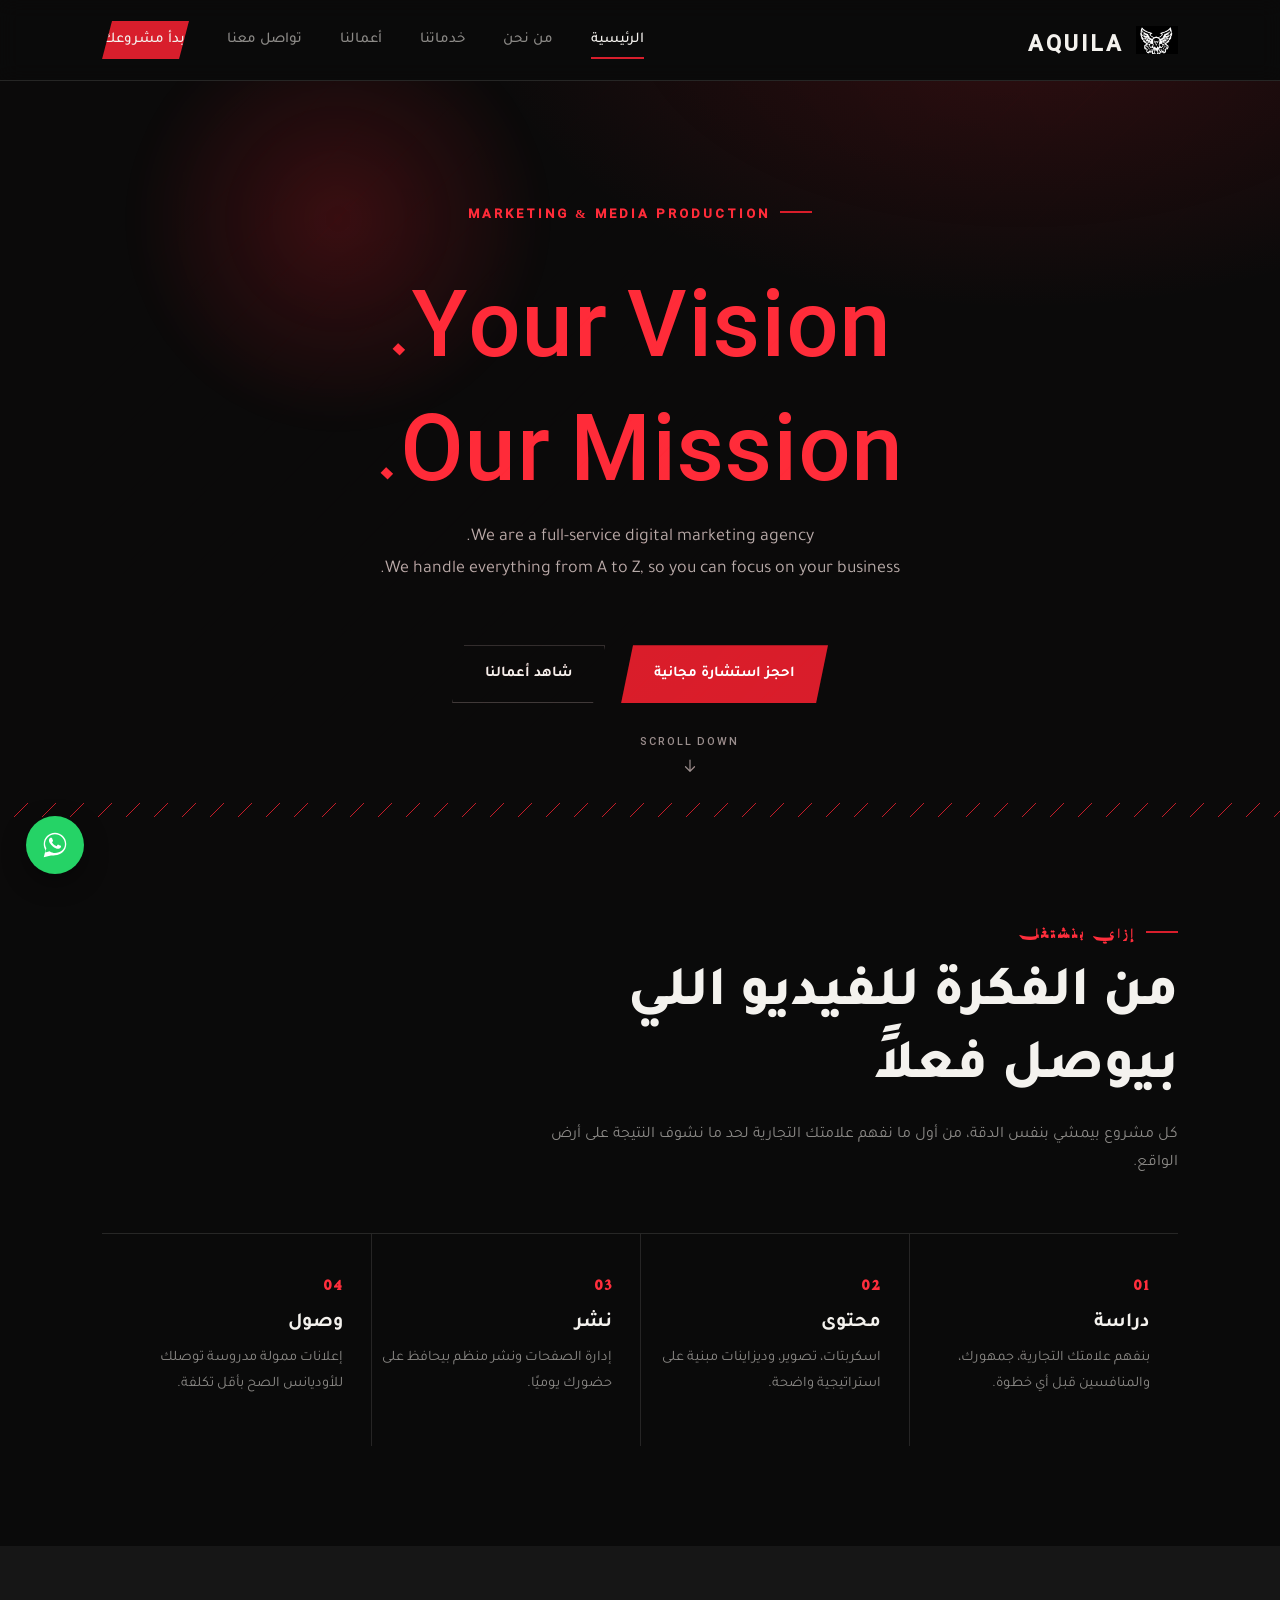
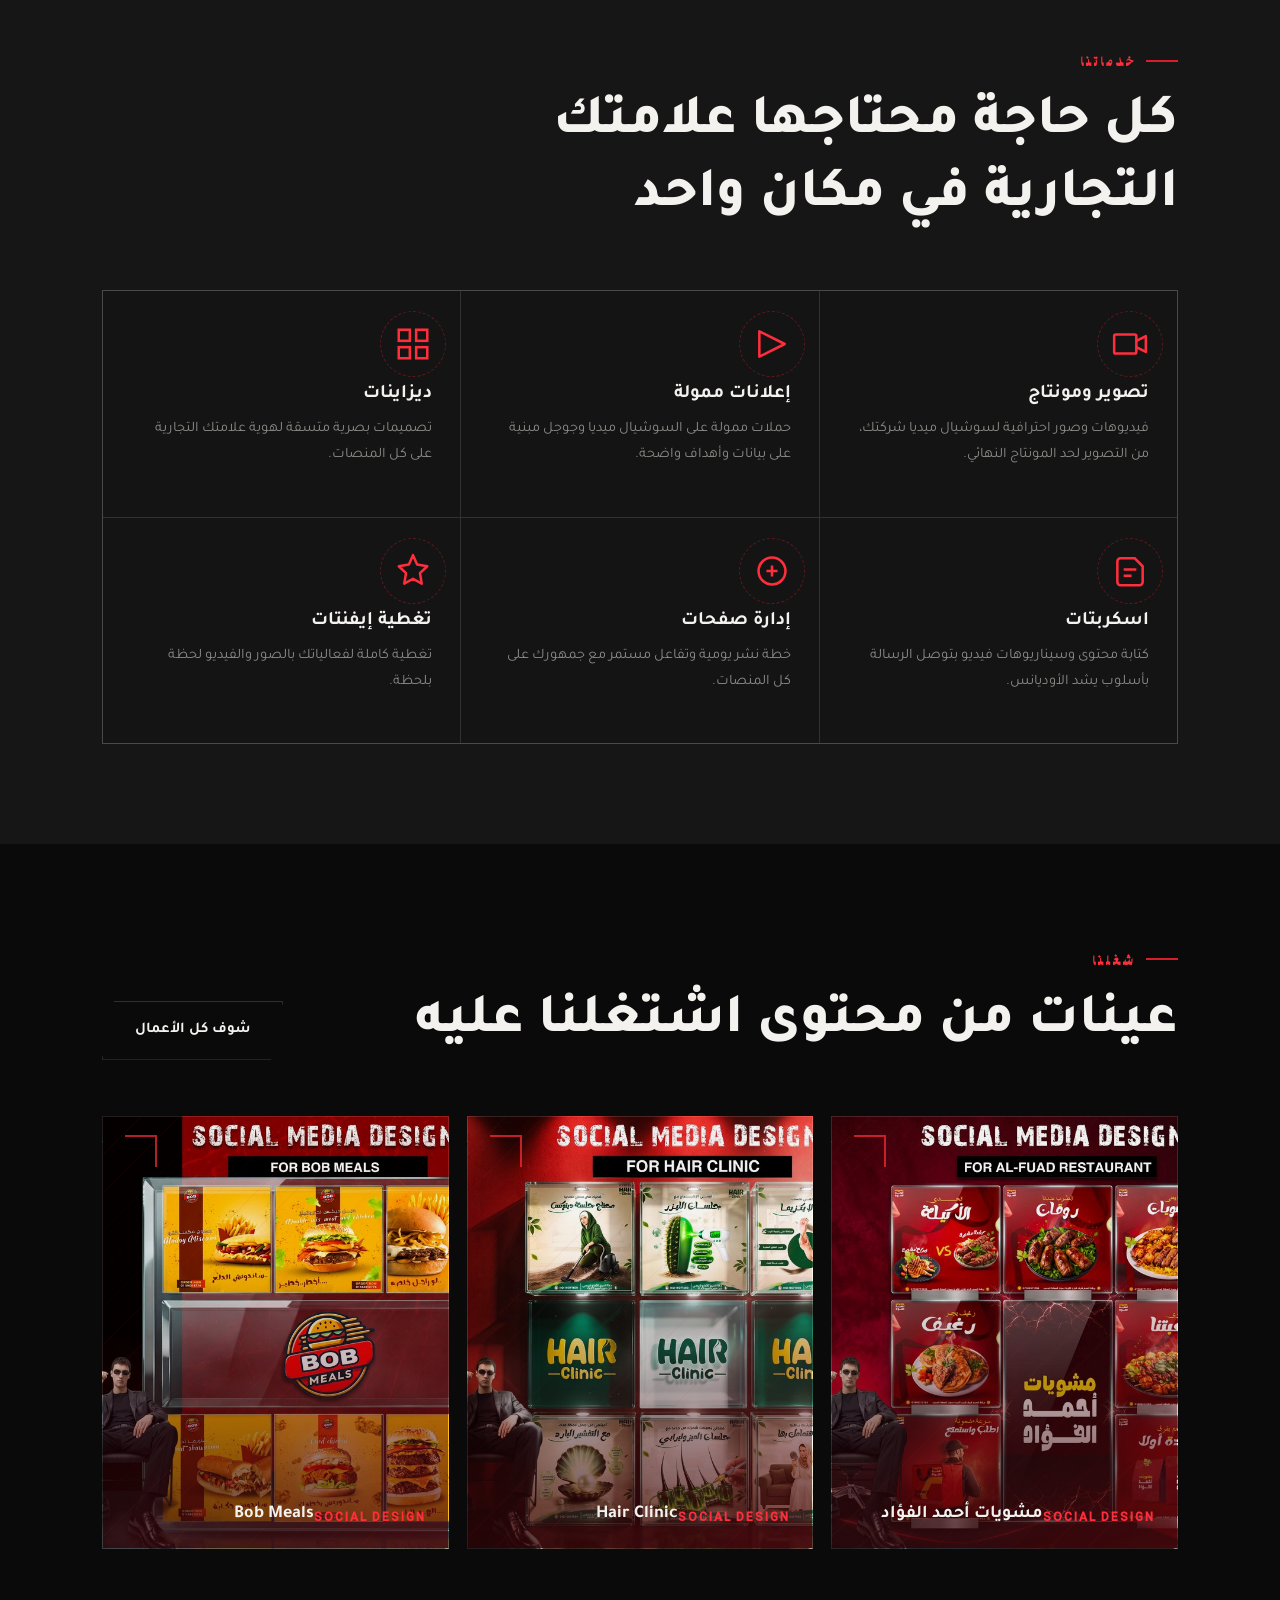
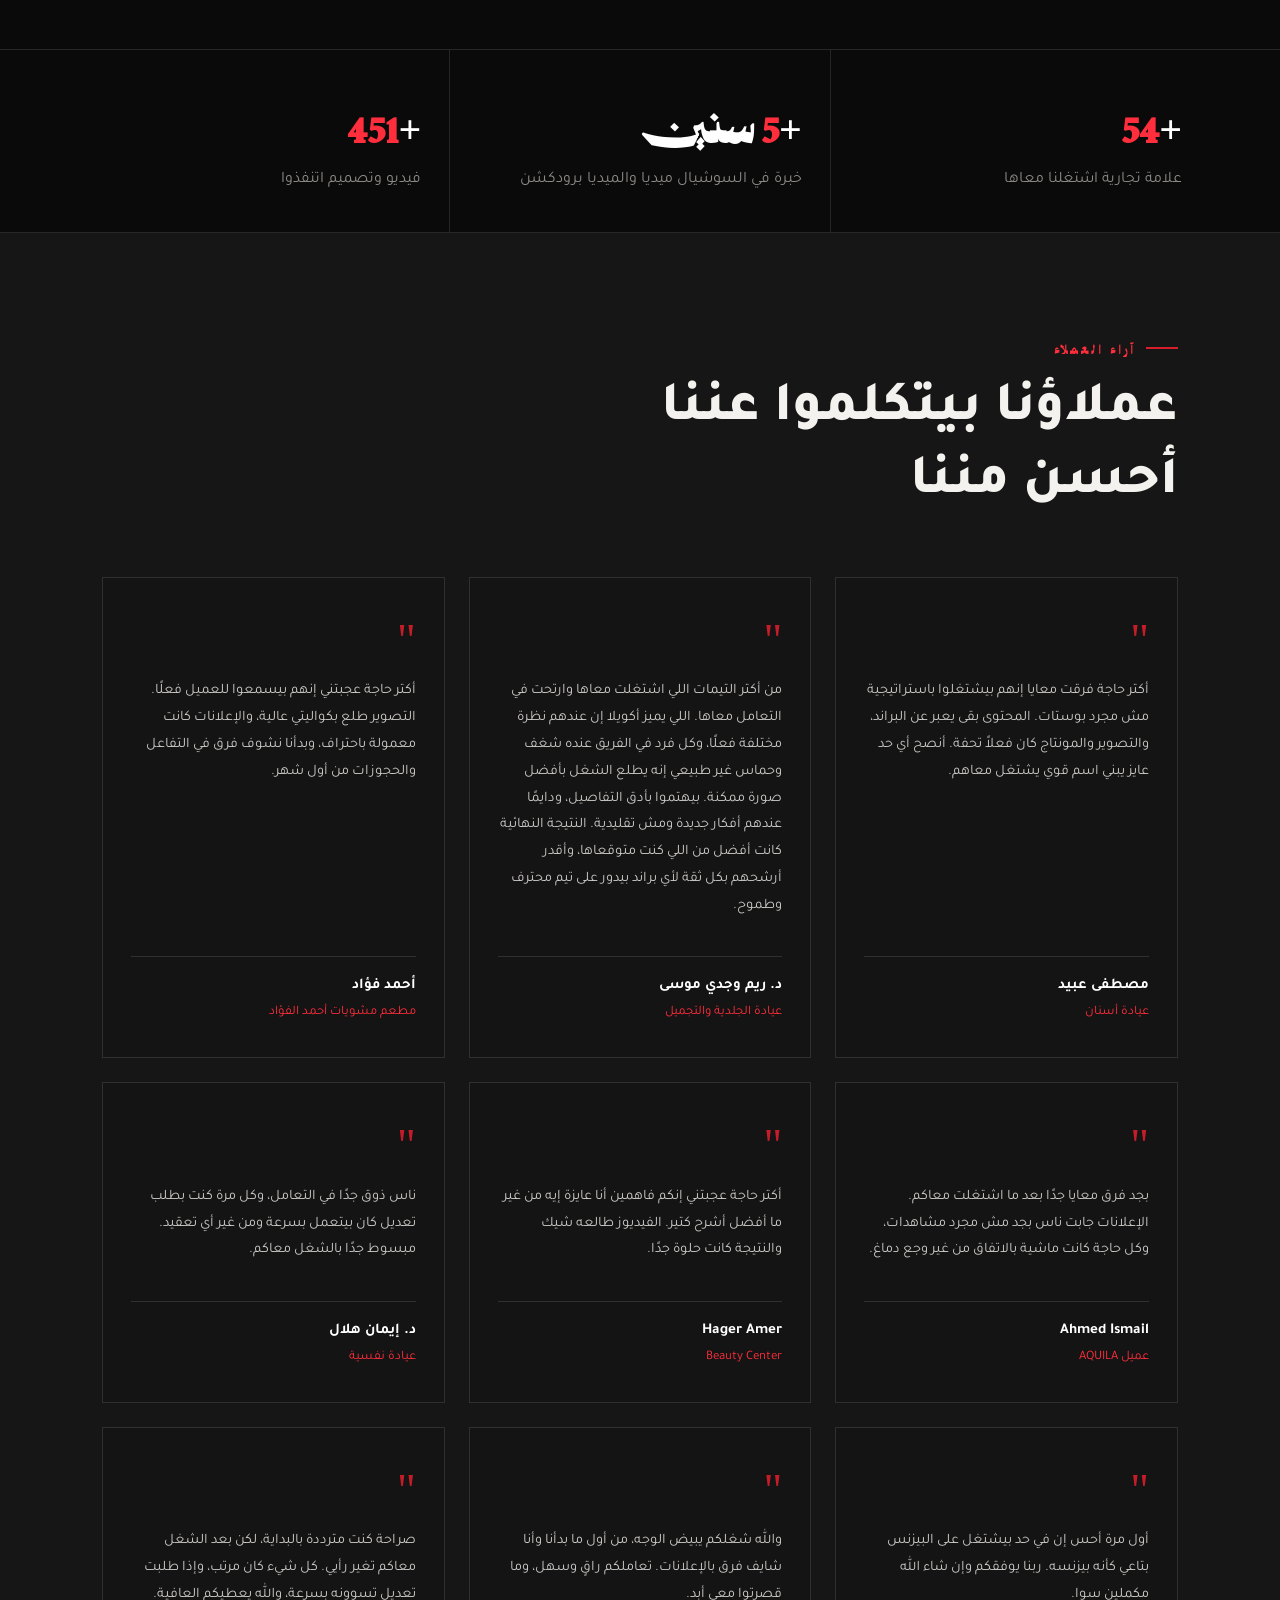
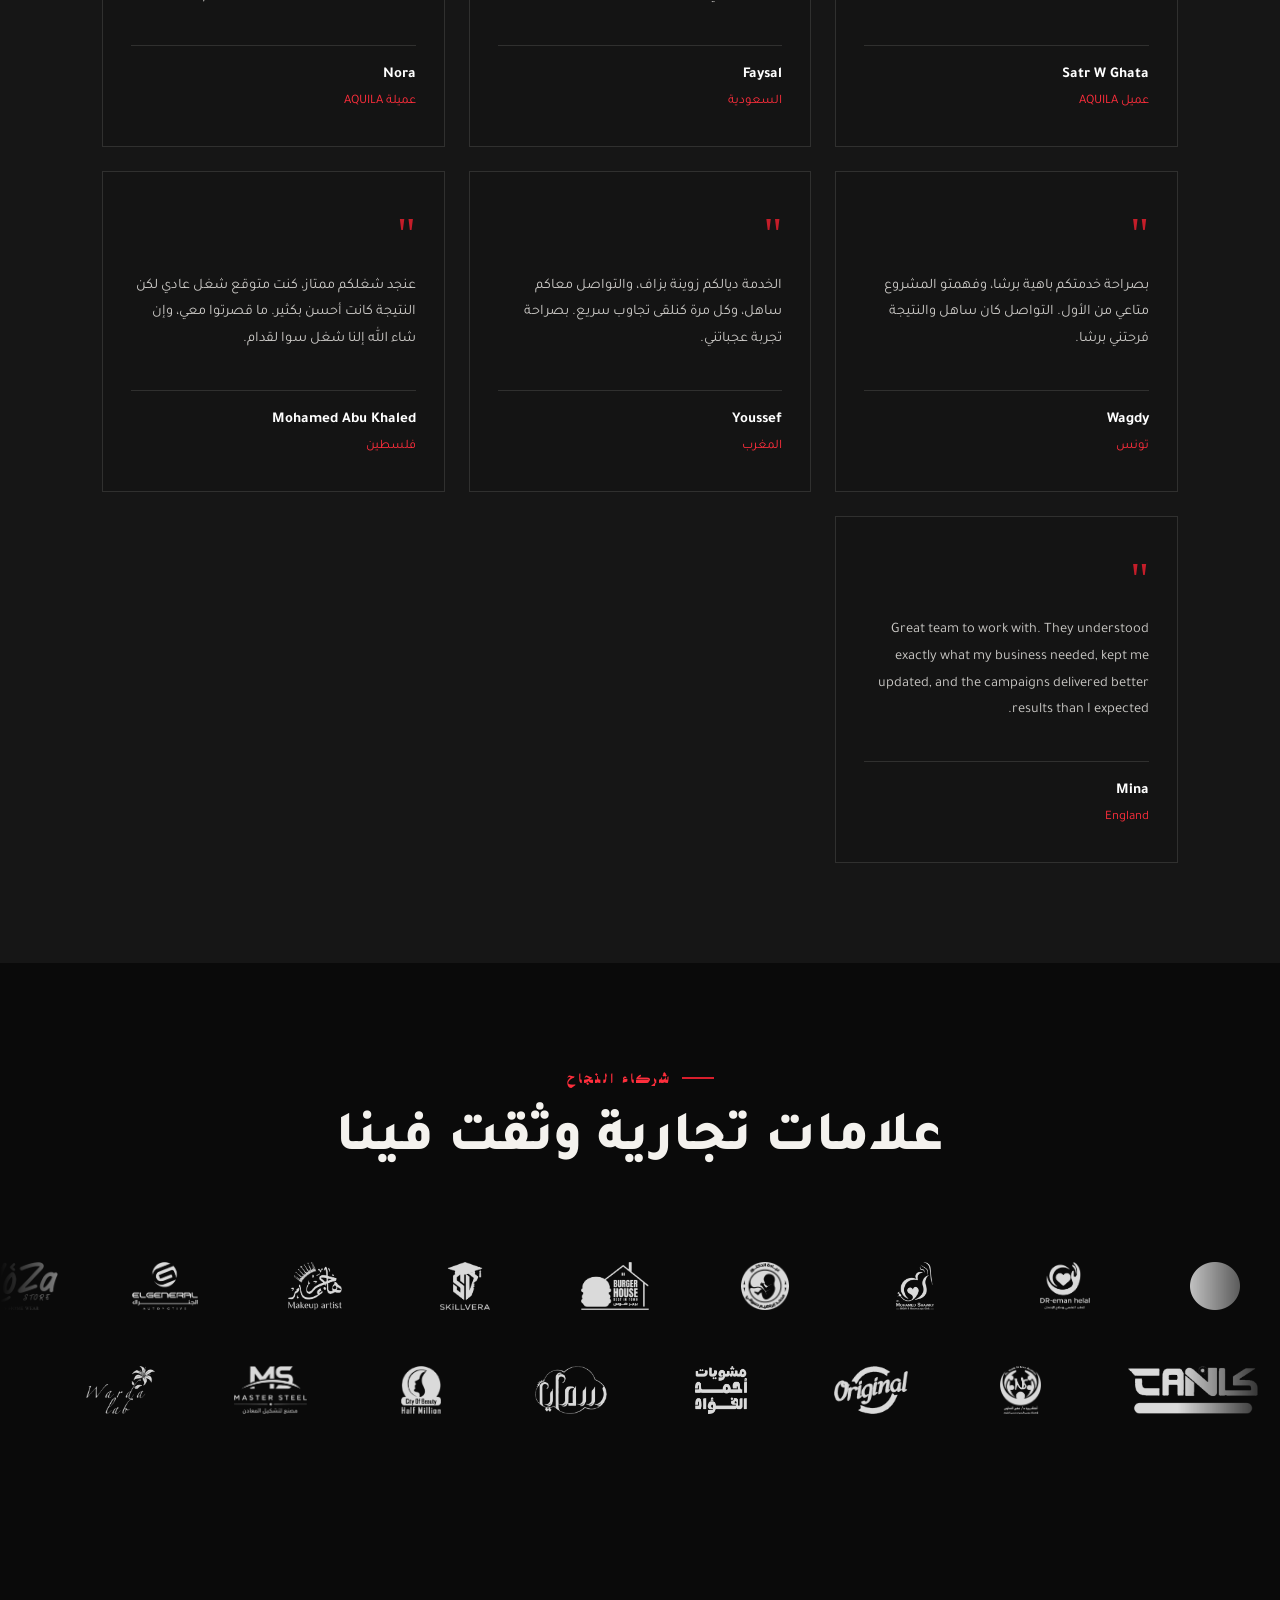
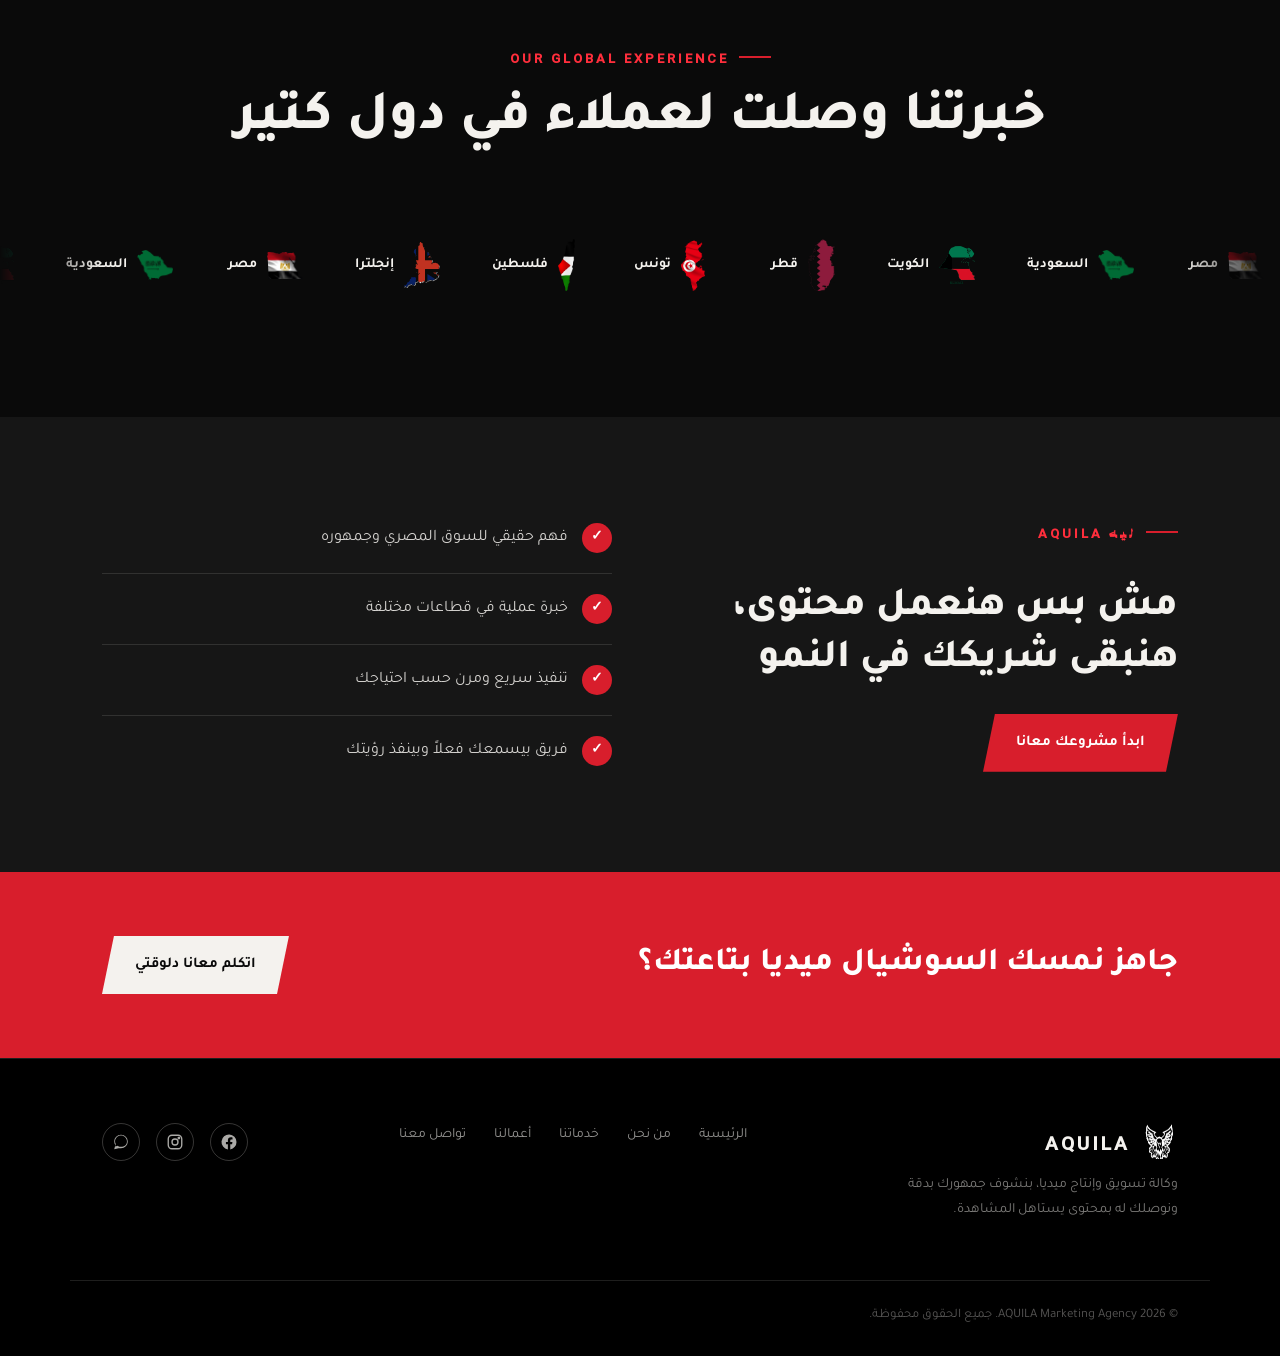
==== commit 840acd20: "Add files via upload" ====
--- a/index.html
+++ b/index.html
@@ -7,7 +7,8 @@
 <link rel="stylesheet" href="style.css">
 </head>
 <body>
-<div id="preloader"><img src="eagle-icon.png" alt="AQUILA"></div>
+<div class="bg-fx"></div>
+<div id="preloader"><div class="preloader-glow"></div><img src="aquila-logo-transparent.png" alt="AQUILA" class="preloader-logo"><div class="preloader-text">LOADING</div></div>
 
 <header class="site-header">
   <div class="wrap">
@@ -29,14 +30,14 @@
   </div>
 </header>
 
-<section class="hero">
+<section class="hero hero-center">
   <div class="wrap">
     <div class="eyebrow hero-rotator" id="hero-rotator">Marketing & Media Production</div>
-    <h1 class="hero-motto">Built to Lead.<br>Born to Soar.</h1>
-    <p class="lead">كل علامة تجارية لديها قصة... ونحن نجعلها تُرى وتُتذكر.<br>من الفكرة إلى الإنتاج، ومن الاستراتيجية إلى الانتشار، نصنع تجربة تسويقية متكاملة تترك أثرًا يدوم.</p>
+    <h1 class="hero-motto"><span class="line-white">Your Vision.</span><br><span class="line-red">Our Mission.</span></h1>
+    <p class="lead">We are a full-service digital marketing agency.<br>We handle everything from A to Z, so you can focus on your business.</p>
     <div class="hero-actions">
-      <a href="contact.html" class="btn btn-primary">ابدأ مشروعك معانا</a>
-      <a href="services.html" class="btn btn-ghost">شوف خدماتنا</a>
+      <a href="https://wa.me/201023048592" target="_blank" class="btn btn-primary">احجز استشارة مجانية</a>
+      <a href="work.html" class="btn btn-ghost">شاهد أعمالنا</a>
     </div>
   </div>
   <a href="#process-section" class="scroll-cue" aria-label="انزل لتحت">
@@ -87,32 +88,32 @@
     </div>
     <div class="card-grid reveal-stagger">
       <div class="card stagger-item">
-        <svg class="icon" viewBox="0 0 24 24" fill="none" stroke="currentColor" stroke-width="1.6"><rect x="2" y="6" width="14" height="12" rx="1"/><path d="M16 10l6-3v10l-6-3" stroke-linejoin="round"/></svg>
+        <div class="icon-wrap"><svg class="icon" viewBox="0 0 24 24" fill="none" stroke="currentColor" stroke-width="1.6"><rect x="2" y="6" width="14" height="12" rx="1"/><path d="M16 10l6-3v10l-6-3" stroke-linejoin="round"/></svg></div>
         <h3>تصوير ومونتاج</h3>
         <p>فيديوهات وصور احترافية لسوشيال ميديا شركتك، من التصوير لحد المونتاج النهائي.</p>
       </div>
       <div class="card stagger-item">
-        <svg class="icon" viewBox="0 0 24 24" fill="none" stroke="currentColor" stroke-width="1.6"><path d="M4 4l16 8-16 8V4z" stroke-linejoin="round"/></svg>
+        <div class="icon-wrap"><svg class="icon" viewBox="0 0 24 24" fill="none" stroke="currentColor" stroke-width="1.6"><path d="M4 4l16 8-16 8V4z" stroke-linejoin="round"/></svg></div>
         <h3>إعلانات ممولة</h3>
         <p>حملات ممولة على السوشيال ميديا وجوجل مبنية على بيانات وأهداف واضحة.</p>
       </div>
       <div class="card stagger-item">
-        <svg class="icon" viewBox="0 0 24 24" fill="none" stroke="currentColor" stroke-width="1.6"><rect x="3" y="3" width="7" height="7"/><rect x="14" y="3" width="7" height="7"/><rect x="3" y="14" width="7" height="7"/><rect x="14" y="14" width="7" height="7"/></svg>
+        <div class="icon-wrap"><svg class="icon" viewBox="0 0 24 24" fill="none" stroke="currentColor" stroke-width="1.6"><rect x="3" y="3" width="7" height="7"/><rect x="14" y="3" width="7" height="7"/><rect x="3" y="14" width="7" height="7"/><rect x="14" y="14" width="7" height="7"/></svg></div>
         <h3>ديزاينات</h3>
         <p>تصميمات بصرية متسقة لهوية علامتك التجارية على كل المنصات.</p>
       </div>
       <div class="card stagger-item">
-        <svg class="icon" viewBox="0 0 24 24" fill="none" stroke="currentColor" stroke-width="1.6"><path d="M4 19V6a2 2 0 012-2h9l5 5v10a2 2 0 01-2 2H6a2 2 0 01-2-2z"/><path d="M8 11h8M8 15h5"/></svg>
+        <div class="icon-wrap"><svg class="icon" viewBox="0 0 24 24" fill="none" stroke="currentColor" stroke-width="1.6"><path d="M4 19V6a2 2 0 012-2h9l5 5v10a2 2 0 01-2 2H6a2 2 0 01-2-2z"/><path d="M8 11h8M8 15h5"/></svg></div>
         <h3>اسكربتات</h3>
         <p>كتابة محتوى وسيناريوهات فيديو بتوصل الرسالة بأسلوب يشد الأوديانس.</p>
       </div>
       <div class="card stagger-item">
-        <svg class="icon" viewBox="0 0 24 24" fill="none" stroke="currentColor" stroke-width="1.6"><circle cx="12" cy="12" r="8.5"/><path d="M8.5 12h7M12 8.5v7"/></svg>
+        <div class="icon-wrap"><svg class="icon" viewBox="0 0 24 24" fill="none" stroke="currentColor" stroke-width="1.6"><circle cx="12" cy="12" r="8.5"/><path d="M8.5 12h7M12 8.5v7"/></svg></div>
         <h3>إدارة صفحات</h3>
         <p>خطة نشر يومية وتفاعل مستمر مع جمهورك على كل المنصات.</p>
       </div>
       <div class="card stagger-item">
-        <svg class="icon" viewBox="0 0 24 24" fill="none" stroke="currentColor" stroke-width="1.6"><path d="M12 2l2.6 5.9L21 9l-4.6 4.3L17.5 20 12 16.9 6.5 20l1.1-6.7L3 9l6.4-1.1z" stroke-linejoin="round"/></svg>
+        <div class="icon-wrap"><svg class="icon" viewBox="0 0 24 24" fill="none" stroke="currentColor" stroke-width="1.6"><path d="M12 2l2.6 5.9L21 9l-4.6 4.3L17.5 20 12 16.9 6.5 20l1.1-6.7L3 9l6.4-1.1z" stroke-linejoin="round"/></svg></div>
         <h3>تغطية إيفنتات</h3>
         <p>تغطية كاملة لفعالياتك بالصور والفيديو لحظة بلحظة.</p>
       </div>
@@ -130,17 +131,17 @@
       <a href="work.html" class="btn btn-ghost">شوف كل الأعمال</a>
     </div>
     <div class="work-grid reveal-stagger">
-      <div class="work-item stagger-item">
-        <span class="tag">Reel · فيديو</span>
-        <h3>فيديوز</h3>
-      </div>
-      <div class="work-item stagger-item">
-        <span class="tag">Photography</span>
-        <h3>تصوير هوية بصرية</h3>
-      </div>
-      <div class="work-item stagger-item">
-        <span class="tag">Results</span>
-        <h3>نتائج حملات</h3>
+      <div class="work-item stagger-item" data-img="campaign-alfouad.jpg" style="background-image:url('campaign-alfouad.jpg')">
+        <span class="tag">Social Design</span>
+        <h3>مشويات أحمد الفؤاد</h3>
+      </div>
+      <div class="work-item stagger-item" data-img="campaign-hairclinic.jpg" style="background-image:url('campaign-hairclinic.jpg')">
+        <span class="tag">Social Design</span>
+        <h3>Hair Clinic</h3>
+      </div>
+      <div class="work-item stagger-item" data-img="campaign-bobmeals.jpg" style="background-image:url('campaign-bobmeals.jpg')">
+        <span class="tag">Social Design</span>
+        <h3>Bob Meals</h3>
       </div>
     </div>
   </div>
@@ -149,7 +150,7 @@
 <div class="stats reveal">
   <div class="wrap" style="display:flex; padding:0; width:100%;">
     <div class="stat"><div class="num">+<span class="count" data-target="60">0</span></div><div class="label">علامة تجارية اشتغلنا معاها</div></div>
-    <div class="stat"><div class="num"><span class="count" data-target="4">0</span> سنين</div><div class="label">خبرة في السوشيال ميديا والميديا برودكشن</div></div>
+    <div class="stat"><div class="num">+<span class="count" data-target="6">0</span> سنين</div><div class="label">خبرة في السوشيال ميديا والميديا برودكشن</div></div>
     <div class="stat"><div class="num">+<span class="count" data-target="500">0</span></div><div class="label">فيديو وتصميم اتنفذوا</div></div>
   </div>
 </div>
@@ -183,6 +184,86 @@
         <div class="client">
           <div class="client-name">أحمد فؤاد</div>
           <div class="client-biz">مطعم مشويات أحمد الفؤاد</div>
+        </div>
+      </div>
+      <div class="testimonial-card stagger-item">
+        <div class="quote-mark">"</div>
+        <p class="quote-text">بجد فرق معايا جدًا بعد ما اشتغلت معاكم. الإعلانات جابت ناس بجد مش مجرد مشاهدات، وكل حاجة كانت ماشية بالاتفاق من غير وجع دماغ.</p>
+        <div class="client">
+          <div class="client-name">Ahmed Ismail</div>
+          <div class="client-biz">عميل AQUILA</div>
+        </div>
+      </div>
+      <div class="testimonial-card stagger-item">
+        <div class="quote-mark">"</div>
+        <p class="quote-text">أكتر حاجة عجبتني إنكم فاهمين أنا عايزة إيه من غير ما أفضل أشرح كتير. الفيديوز طالعه شيك والنتيجة كانت حلوة جدًا.</p>
+        <div class="client">
+          <div class="client-name">Hager Amer</div>
+          <div class="client-biz">Beauty Center</div>
+        </div>
+      </div>
+      <div class="testimonial-card stagger-item">
+        <div class="quote-mark">"</div>
+        <p class="quote-text">ناس ذوق جدًا في التعامل، وكل مرة كنت بطلب تعديل كان بيتعمل بسرعة ومن غير أي تعقيد. مبسوط جدًا بالشغل معاكم.</p>
+        <div class="client">
+          <div class="client-name">د. إيمان هلال</div>
+          <div class="client-biz">عيادة نفسية</div>
+        </div>
+      </div>
+      <div class="testimonial-card stagger-item">
+        <div class="quote-mark">"</div>
+        <p class="quote-text">أول مرة أحس إن في حد بيشتغل على البيزنس بتاعي كأنه بيزنسه. ربنا يوفقكم وإن شاء الله مكملين سوا.</p>
+        <div class="client">
+          <div class="client-name">Satr W Ghata</div>
+          <div class="client-biz">عميل AQUILA</div>
+        </div>
+      </div>
+      <div class="testimonial-card stagger-item">
+        <div class="quote-mark">"</div>
+        <p class="quote-text">والله شغلكم يبيض الوجه، من أول ما بدأنا وأنا شايف فرق بالإعلانات. تعاملكم راقٍ وسهل، وما قصرتوا معي أبد.</p>
+        <div class="client">
+          <div class="client-name">Faysal</div>
+          <div class="client-biz">السعودية</div>
+        </div>
+      </div>
+      <div class="testimonial-card stagger-item">
+        <div class="quote-mark">"</div>
+        <p class="quote-text">صراحة كنت مترددة بالبداية، لكن بعد الشغل معاكم تغير رأيي. كل شيء كان مرتب، وإذا طلبت تعديل تسوونه بسرعة، والله يعطيكم العافية.</p>
+        <div class="client">
+          <div class="client-name">Nora</div>
+          <div class="client-biz">عميلة AQUILA</div>
+        </div>
+      </div>
+      <div class="testimonial-card stagger-item">
+        <div class="quote-mark">"</div>
+        <p class="quote-text">بصراحة خدمتكم باهية برشا، وفهمتو المشروع متاعي من الأول. التواصل كان ساهل والنتيجة فرحتني برشا.</p>
+        <div class="client">
+          <div class="client-name">Wagdy</div>
+          <div class="client-biz">تونس</div>
+        </div>
+      </div>
+      <div class="testimonial-card stagger-item">
+        <div class="quote-mark">"</div>
+        <p class="quote-text">الخدمة ديالكم زوينة بزاف، والتواصل معاكم ساهل، وكل مرة كنلقى تجاوب سريع. بصراحة تجربة عجباتني.</p>
+        <div class="client">
+          <div class="client-name">Youssef</div>
+          <div class="client-biz">المغرب</div>
+        </div>
+      </div>
+      <div class="testimonial-card stagger-item">
+        <div class="quote-mark">"</div>
+        <p class="quote-text">عنجد شغلكم ممتاز، كنت متوقع شغل عادي لكن النتيجة كانت أحسن بكثير. ما قصرتوا معي، وإن شاء الله إلنا شغل سوا لقدام.</p>
+        <div class="client">
+          <div class="client-name">Mohamed Abu Khaled</div>
+          <div class="client-biz">فلسطين</div>
+        </div>
+      </div>
+      <div class="testimonial-card stagger-item">
+        <div class="quote-mark">"</div>
+        <p class="quote-text">Great team to work with. They understood exactly what my business needed, kept me updated, and the campaigns delivered better results than I expected.</p>
+        <div class="client">
+          <div class="client-name">Mina</div>
+          <div class="client-biz">England</div>
         </div>
       </div>
     </div>
@@ -250,6 +331,34 @@
   </div>
 </section>
 
+<section class="global-section">
+  <div class="wrap">
+    <div class="section-head reveal" style="max-width:none; text-align:center; margin-left:auto; margin-right:auto;">
+      <div class="eyebrow" style="justify-content:center;">Our Global Experience</div>
+      <h2>خبرتنا وصلت لعملاء في دول كتير</h2>
+    </div>
+  </div>
+  <div class="marquee-row">
+    <div class="marquee-track marquee-flags">
+      <div class="flag-chip"><img src="flag-egypt.png" alt="مصر"><span>مصر</span></div>
+      <div class="flag-chip"><img src="flag-saudi.png" alt="السعودية"><span>السعودية</span></div>
+      <div class="flag-chip"><img src="flag-kuwait.png" alt="الكويت"><span>الكويت</span></div>
+      <div class="flag-chip"><img src="flag-qatar.png" alt="قطر"><span>قطر</span></div>
+      <div class="flag-chip"><img src="flag-tunisia.png" alt="تونس"><span>تونس</span></div>
+      <div class="flag-chip"><img src="flag-palestine.png" alt="فلسطين"><span>فلسطين</span></div>
+      <div class="flag-chip"><img src="flag-england.png" alt="إنجلترا"><span>إنجلترا</span></div>
+      <!-- duplicate for seamless loop -->
+      <div class="flag-chip"><img src="flag-egypt.png" alt="مصر"><span>مصر</span></div>
+      <div class="flag-chip"><img src="flag-saudi.png" alt="السعودية"><span>السعودية</span></div>
+      <div class="flag-chip"><img src="flag-kuwait.png" alt="الكويت"><span>الكويت</span></div>
+      <div class="flag-chip"><img src="flag-qatar.png" alt="قطر"><span>قطر</span></div>
+      <div class="flag-chip"><img src="flag-tunisia.png" alt="تونس"><span>تونس</span></div>
+      <div class="flag-chip"><img src="flag-palestine.png" alt="فلسطين"><span>فلسطين</span></div>
+      <div class="flag-chip"><img src="flag-england.png" alt="إنجلترا"><span>إنجلترا</span></div>
+    </div>
+  </div>
+</section>
+
 <section class="section-alt">
   <div class="wrap">
     <div class="why-grid">
@@ -291,6 +400,17 @@
       <a href="work.html">أعمالنا</a>
       <a href="contact.html">تواصل معنا</a>
     </nav>
+    <div class="footer-social">
+      <a href="https://www.facebook.com/share/19Cuxw9yqc/?mibextid=wwXIfr" target="_blank" aria-label="Facebook">
+        <svg viewBox="0 0 24 24" fill="currentColor"><path d="M22 12a10 10 0 1 0-11.5 9.9v-7H7.9V12h2.6V9.8c0-2.6 1.5-4 3.9-4 1.1 0 2.3.2 2.3.2v2.5h-1.3c-1.3 0-1.7.8-1.7 1.6V12h2.9l-.5 2.9h-2.4v7A10 10 0 0 0 22 12z"/></svg>
+      </a>
+      <a href="https://www.instagram.com/agencyaquila?igsh=MTFvNHV1Ymx0aHg0dA==" target="_blank" aria-label="Instagram">
+        <svg viewBox="0 0 24 24" fill="none" stroke="currentColor" stroke-width="1.8"><rect x="3" y="3" width="18" height="18" rx="5"/><circle cx="12" cy="12" r="4"/><circle cx="17.2" cy="6.8" r="1"/></svg>
+      </a>
+      <a href="https://wa.me/201023048592" target="_blank" aria-label="WhatsApp">
+        <svg viewBox="0 0 32 32" fill="currentColor"><path d="M16.001 3C9.373 3 4 8.373 4 15c0 2.386.7 4.607 1.908 6.472L4 29l7.72-1.867A11.94 11.94 0 0 0 16 27c6.628 0 12-5.373 12-12S22.629 3 16.001 3zm0 21.6c-1.98 0-3.822-.58-5.372-1.578l-.385-.243-4.583 1.108 1.128-4.464-.25-.397A9.565 9.565 0 0 1 5.4 15c0-5.85 4.75-10.6 10.6-10.6 5.85 0 10.6 4.75 10.6 10.6S21.85 24.6 16 24.6z"/></svg>
+      </a>
+    </div>
   </div>
   <div class="foot-bottom wrap">© 2026 AQUILA Marketing Agency. جميع الحقوق محفوظة.</div>
 </footer>
@@ -299,5 +419,9 @@
 <a href="https://wa.me/201023048592" target="_blank" class="whatsapp-float" aria-label="تواصل عبر واتساب">
   <svg viewBox="0 0 32 32" fill="#fff"><path d="M16.001 3C9.373 3 4 8.373 4 15c0 2.386.7 4.607 1.908 6.472L4 29l7.72-1.867A11.94 11.94 0 0 0 16 27c6.628 0 12-5.373 12-12S22.629 3 16.001 3zm0 21.6c-1.98 0-3.822-.58-5.372-1.578l-.385-.243-4.583 1.108 1.128-4.464-.25-.397A9.565 9.565 0 0 1 5.4 15c0-5.85 4.75-10.6 10.6-10.6 5.85 0 10.6 4.75 10.6 10.6S21.85 24.6 16 24.6zm5.79-7.94c-.317-.159-1.874-.925-2.164-1.03-.29-.106-.5-.159-.712.159-.21.317-.816 1.03-1.001 1.24-.184.212-.369.238-.685.08-.317-.159-1.338-.493-2.549-1.572-.943-.84-1.58-1.878-1.765-2.195-.185-.317-.02-.489.139-.647.142-.142.317-.37.475-.556.159-.185.211-.317.317-.529.106-.212.053-.397-.026-.556-.08-.159-.712-1.716-.976-2.35-.257-.617-.518-.534-.712-.544-.185-.008-.396-.01-.607-.01s-.556.08-.847.397c-.29.317-1.107 1.082-1.107 2.638s1.133 3.06 1.29 3.271c.159.212 2.229 3.404 5.4 4.773.755.325 1.344.52 1.804.665.758.24 1.448.207 1.994.126.608-.091 1.874-.766 2.138-1.507.264-.74.264-1.375.185-1.507-.079-.132-.29-.211-.607-.37z"/></svg>
 </a>
+<div id="lightbox">
+  <div class="lightbox-close">✕</div>
+  <img id="lightbox-img" src="" alt="عرض مكبر للتصميم">
+</div>
 </body>
 </html>
--- a/style.css
+++ b/style.css
@@ -1,4 +1,11 @@
-@import url('https://fonts.googleapis.com/css2?family=Cinzel:wght@500;700;900&family=Lalezar&family=Tajawal:wght@300;400;500;700;800;900&display=swap');
+@import url('https://fonts.googleapis.com/css2?family=Tajawal:wght@300;400;500;700;800;900&display=swap');
+
+@font-face{
+  font-family:'PalestineSwashes';
+  src:url('palestine-swashes.ttf') format('truetype');
+  font-weight:400;
+  font-display:swap;
+}
 
 :root{
   --black:#0A0A0A;
@@ -25,13 +32,20 @@
   -webkit-font-smoothing:antialiased;
 }
 
-h1,h2{
-  font-family:'Lalezar', 'Tajawal', sans-serif;
+h1{
+  font-family:'PalestineSwashes', 'Tajawal', sans-serif;
   font-weight:400;
   color:var(--white);
   margin:0;
   line-height:1.35;
   letter-spacing:0.5px;
+}
+h2{
+  font-family:'Tajawal', sans-serif;
+  font-weight:800;
+  color:var(--white);
+  margin:0;
+  line-height:1.3;
 }
 h3{
   font-family:'Tajawal', sans-serif;
@@ -42,7 +56,7 @@
 }
 
 .wordmark{
-  font-family:'Cinzel', serif;
+  font-family:'PalestineSwashes', serif;
   letter-spacing:2px;
 }
 
@@ -81,7 +95,7 @@
   object-fit:contain;
 }
 .brand-name{
-  font-family:'Cinzel', serif;
+  font-family:'PalestineSwashes', serif;
   font-size:22px;
   font-weight:700;
   color:var(--white);
@@ -187,7 +201,7 @@
   font-weight:700;
   margin-bottom:24px;
   text-transform:uppercase;
-  font-family:'Cinzel', serif;
+  font-family:'PalestineSwashes', serif;
 }
 .eyebrow::before{
   content:"";
@@ -256,7 +270,7 @@
 }
 .section-head .eyebrow{ margin-bottom:16px; }
 .section-head h2{
-  font-size:clamp(34px,4.4vw,50px);
+  font-size:clamp(38px,4.8vw,56px);
 }
 .section-head p{
   margin-top:16px;
@@ -278,7 +292,7 @@
 }
 .process-step:last-child{ border-left:none; }
 .step-index{
-  font-family:'Cinzel', serif;
+  font-family:'PalestineSwashes', serif;
   font-size:16px;
   color:var(--red-bright);
   font-weight:700;
@@ -331,8 +345,44 @@
 }
 .card .icon{
   width:38px; height:38px;
+  color:var(--red-bright);
+  position:relative;
+  z-index:2;
+}
+.icon-wrap{
+  position:relative;
+  width:38px; height:38px;
   margin-bottom:20px;
-  color:var(--red-bright);
+  display:flex;
+  align-items:center;
+  justify-content:center;
+}
+.icon-wrap::before{
+  content:"";
+  position:absolute;
+  inset:-14px;
+  border-radius:50%;
+  border:1.5px dashed rgba(216,30,44,0.4);
+  animation:spinRing 12s linear infinite;
+}
+.icon-wrap::after{
+  content:"";
+  position:absolute;
+  inset:-14px;
+  border-radius:50%;
+  box-shadow:0 0 0 0 rgba(216,30,44,0.5);
+  transition:box-shadow .3s ease;
+}
+.card:hover .icon-wrap::after,
+.card:active .icon-wrap::after{
+  box-shadow:0 0 22px 6px rgba(216,30,44,0.55);
+}
+.card:hover .icon-wrap::before{
+  border-color:var(--red-bright);
+}
+@keyframes spinRing{
+  from{ transform:rotate(0deg); }
+  to{ transform:rotate(360deg); }
 }
 .card h3{ font-size:19px; font-weight:700; }
 .card p{
@@ -356,15 +406,15 @@
 }
 .stat:last-child{ border-left:none; }
 .stat .num{
-  font-family:'Cinzel', serif;
+  font-family:'PalestineSwashes', serif;
   font-size:40px;
   color:#fff;
   font-weight:700;
 }
 .stat .num span{ color:var(--red-bright); }
 .stat .label{
-  margin-top:6px;
-  font-size:13.5px;
+  margin-top:8px;
+  font-size:16px;
   color:var(--gray);
 }
 
@@ -393,15 +443,20 @@
 }
 .logo-chip{
   flex:0 0 auto;
-  background:var(--white);
-  border-radius:6px;
+  background:transparent;
   height:76px;
-  min-width:150px;
+  min-width:130px;
   display:flex;
   align-items:center;
   justify-content:center;
   padding:14px 22px;
 }
+.logo-chip img{
+  filter:brightness(0) invert(1);
+  opacity:0.85;
+  transition:opacity .25s ease;
+}
+.logo-chip:hover img{ opacity:1; }
 .logo-chip img{
   max-height:100%;
   max-width:100%;
@@ -411,6 +466,36 @@
 
 @media (max-width:700px){
   .logo-chip{ height:60px; min-width:120px; padding:10px 16px; }
+}
+
+.flag-chip{
+  flex:0 0 auto;
+  background:transparent;
+  height:76px;
+  min-width:110px;
+  display:flex;
+  align-items:center;
+  gap:10px;
+  padding:12px 16px;
+}
+.flag-chip img{
+  max-height:100%;
+  max-width:36px;
+  object-fit:contain;
+}
+.flag-chip span{
+  font-size:14px;
+  font-weight:700;
+  color:var(--white);
+  white-space:nowrap;
+}
+@media (max-width:700px){
+  .flag-chip{ height:60px; min-width:110px; padding:8px 14px; }
+}
+
+.why-copy h2{
+  font-size:clamp(30px,3.8vw,44px);
+  margin-top:14px;
 }
 
 /* Testimonials */
@@ -418,7 +503,7 @@
   display:grid;
   grid-template-columns:repeat(3,1fr);
   gap:24px;
-  align-items:start;
+  align-items:stretch;
 }
 @media (max-width:900px){ .testimonial-grid{ grid-template-columns:1fr; } }
 .testimonial-card{
@@ -427,10 +512,12 @@
   padding:32px 28px;
   position:relative;
   transition:border-color .2s ease;
+  display:flex;
+  flex-direction:column;
 }
 .testimonial-card:hover{ border-color:var(--red); }
 .testimonial-card .quote-mark{
-  font-family:'Cinzel', serif;
+  font-family:'PalestineSwashes', serif;
   font-size:46px;
   color:var(--red);
   line-height:1;
@@ -441,6 +528,7 @@
   font-size:14.5px;
   color:rgba(244,242,238,0.82);
   line-height:1.85;
+  flex-grow:1;
 }
 .testimonial-card .client{
   margin-top:22px;
@@ -523,7 +611,7 @@
   font-weight:700;
   letter-spacing:1px;
   margin-top:28px;
-  font-family:'Cinzel', serif;
+  font-family:'PalestineSwashes', serif;
 }
 .contact-info dt:first-child{ margin-top:0; }
 .contact-info dd{
@@ -577,11 +665,34 @@
   padding:64px 0 28px;
   border-top:1px solid var(--line);
 }
+.footer-social{
+  display:flex;
+  gap:16px;
+  align-items:center;
+}
+.footer-social a{
+  width:38px; height:38px;
+  border-radius:50%;
+  border:1px solid var(--line-strong);
+  display:flex;
+  align-items:center;
+  justify-content:center;
+  color:rgba(244,242,238,0.7);
+  transition:border-color .2s ease, color .2s ease, transform .2s ease;
+}
+.footer-social a:hover{
+  border-color:var(--red);
+  color:var(--red-bright);
+  transform:translateY(-2px);
+}
+.footer-social svg{ width:18px; height:18px; }
+
 footer .wrap{
   display:flex;
   justify-content:space-between;
   flex-wrap:wrap;
   gap:32px;
+  align-items:flex-start;
 }
 .footer-brand{
   display:flex;
@@ -641,7 +752,7 @@
   background-color:var(--black-card);
   background-image:
     linear-gradient(155deg, #1c1414 0%, var(--black-card) 55%, #0c0c0c 100%);
-  background-size:cover;
+  background-size:110%;
   background-position:center;
   border:1px solid var(--line);
   position:relative;
@@ -649,7 +760,13 @@
   display:flex;
   align-items:flex-end;
   padding:22px;
-  transition:transform .3s ease, border-color .3s ease;
+  cursor:pointer;
+  transition:transform .3s ease, border-color .3s ease, background-size .6s ease;
+}
+.work-item:hover{
+  transform:translateY(-4px);
+  border-color:var(--red);
+  background-size:122%;
 }
 .work-item::before{
   content:"";
@@ -671,7 +788,6 @@
   border-right:2px solid var(--red-bright);
   opacity:0.7;
 }
-.work-item:hover{ transform:translateY(-4px); border-color:var(--red); }
 .work-item:hover::before{ opacity:0.7; }
 .work-item .tag,
 .work-item h3{
@@ -696,7 +812,7 @@
   letter-spacing:2px;
   color:var(--red-bright);
   font-weight:700;
-  font-family:'Cinzel', serif;
+  font-family:'PalestineSwashes', serif;
   text-transform:uppercase;
 }
 .work-item h3{
@@ -811,7 +927,7 @@
   font-size:11px;
   letter-spacing:2px;
   text-transform:uppercase;
-  font-family:'Cinzel', serif;
+  font-family:'PalestineSwashes', serif;
   animation:fadeUp .7s ease .5s both;
 }
 .scroll-cue svg{
@@ -867,21 +983,149 @@
   font-weight:700;
 }
 
+/* Lightbox */
+#lightbox{
+  position:fixed;
+  inset:0;
+  background:rgba(10,10,10,0.92);
+  z-index:200;
+  display:flex;
+  align-items:center;
+  justify-content:center;
+  padding:40px;
+  opacity:0;
+  visibility:hidden;
+  transition:opacity .3s ease, visibility .3s ease;
+  cursor:zoom-out;
+}
+#lightbox.open{
+  opacity:1;
+  visibility:visible;
+}
+#lightbox img{
+  max-width:min(90vw, 700px);
+  max-height:85vh;
+  border:2px solid var(--red);
+  transform:scale(.94);
+  transition:transform .3s ease;
+  object-fit:contain;
+}
+#lightbox.open img{ transform:scale(1); }
+#lightbox .lightbox-close{
+  position:absolute;
+  top:24px;
+  left:24px;
+  width:44px; height:44px;
+  border:1px solid rgba(244,242,238,0.4);
+  border-radius:50%;
+  display:flex;
+  align-items:center;
+  justify-content:center;
+  color:#fff;
+  font-size:20px;
+  background:rgba(0,0,0,0.4);
+}
+
+.hero-center{
+  text-align:center;
+}
+.hero-center .wrap{
+  display:flex;
+  flex-direction:column;
+  align-items:center;
+}
+.hero-center .eyebrow{ justify-content:center; }
+.hero-center .lead{ margin-left:auto; margin-right:auto; }
+.hero-center .hero-actions{ justify-content:center; }
+.line-white{ color:#fff; }
+.line-red{ color:var(--red-bright); }
+
+.hero::before{
+  background-image:
+    linear-gradient(rgba(21,27,36,.55), rgba(21,27,36,.85)),
+    radial-gradient(circle at 20% 30%, rgba(216,30,44,0.12), transparent 45%),
+    radial-gradient(circle at 80% 70%, rgba(216,30,44,0.1), transparent 45%);
+  background-size:200% 200%, 200% 200%, 200% 200%;
+  animation:heroBgMove 16s ease-in-out infinite;
+}
+@keyframes heroBgMove{
+  0%{ background-position:0% 0%, 0% 0%, 100% 100%; }
+  50%{ background-position:100% 100%, 60% 40%, 40% 60%; }
+  100%{ background-position:0% 0%, 0% 0%, 100% 100%; }
+}
+
+.bg-fx{
+  position:fixed;
+  inset:0;
+  z-index:6;
+  pointer-events:none;
+  mix-blend-mode:overlay;
+  background-image:
+    repeating-linear-gradient(135deg, rgba(216,30,44,0.05) 0 2px, transparent 2px 46px),
+    radial-gradient(circle at 15% 20%, rgba(216,30,44,0.10), transparent 42%),
+    radial-gradient(circle at 85% 75%, rgba(216,30,44,0.08), transparent 42%);
+  background-size:70px 70px, 220% 220%, 220% 220%;
+  animation:bgFxDrift 26s linear infinite, bgFxGlow 20s ease-in-out infinite;
+}
+@keyframes bgFxDrift{
+  from{ background-position:0 0, 0 0, 100% 100%; }
+  to{ background-position:800px 800px, 0 0, 100% 100%; }
+}
+@keyframes bgFxGlow{
+  0%,100%{ background-position:0 0, 0% 0%, 100% 100%; }
+  50%{ background-position:0 0, 100% 60%, 20% 40%; }
+}
+@media (prefers-reduced-motion: reduce){
+  .bg-fx{ animation:none; }
+}
+
 /* Preloader */
 #preloader{
   position:fixed;
   inset:0;
   background:var(--black);
   display:flex;
+  flex-direction:column;
   align-items:center;
   justify-content:center;
   z-index:999;
+  overflow:hidden;
   transition:opacity .5s ease, visibility .5s ease;
 }
-#preloader img{
-  width:64px;
+#preloader::before{
+  content:"";
+  position:absolute;
+  inset:0;
+  background:
+    radial-gradient(circle at 30% 30%, rgba(216,30,44,0.18), transparent 50%),
+    radial-gradient(circle at 70% 70%, rgba(216,30,44,0.14), transparent 50%);
+  background-size:200% 200%;
+  animation:heroBgMove 8s ease-in-out infinite;
+}
+.preloader-glow{
+  position:absolute;
+  width:280px; height:280px;
+  border-radius:50%;
+  background:radial-gradient(circle, rgba(216,30,44,0.45), transparent 70%);
+  filter:blur(20px);
+  animation:pulseLogo 1.6s ease-in-out infinite;
+}
+#preloader img.preloader-logo{
+  width:140px;
   height:auto;
-  animation:pulseLogo 1.1s ease-in-out infinite;
+  position:relative;
+  z-index:2;
+  animation:pulseLogo 1.6s ease-in-out infinite;
+}
+.preloader-text{
+  position:relative;
+  z-index:2;
+  margin-top:22px;
+  font-family:'PalestineSwashes', serif;
+  font-size:13px;
+  letter-spacing:5px;
+  color:rgba(244,242,238,0.55);
+  animation:fadeUp 1s ease .3s both;
 }
 #preloader.loaded{
   opacity:0;
